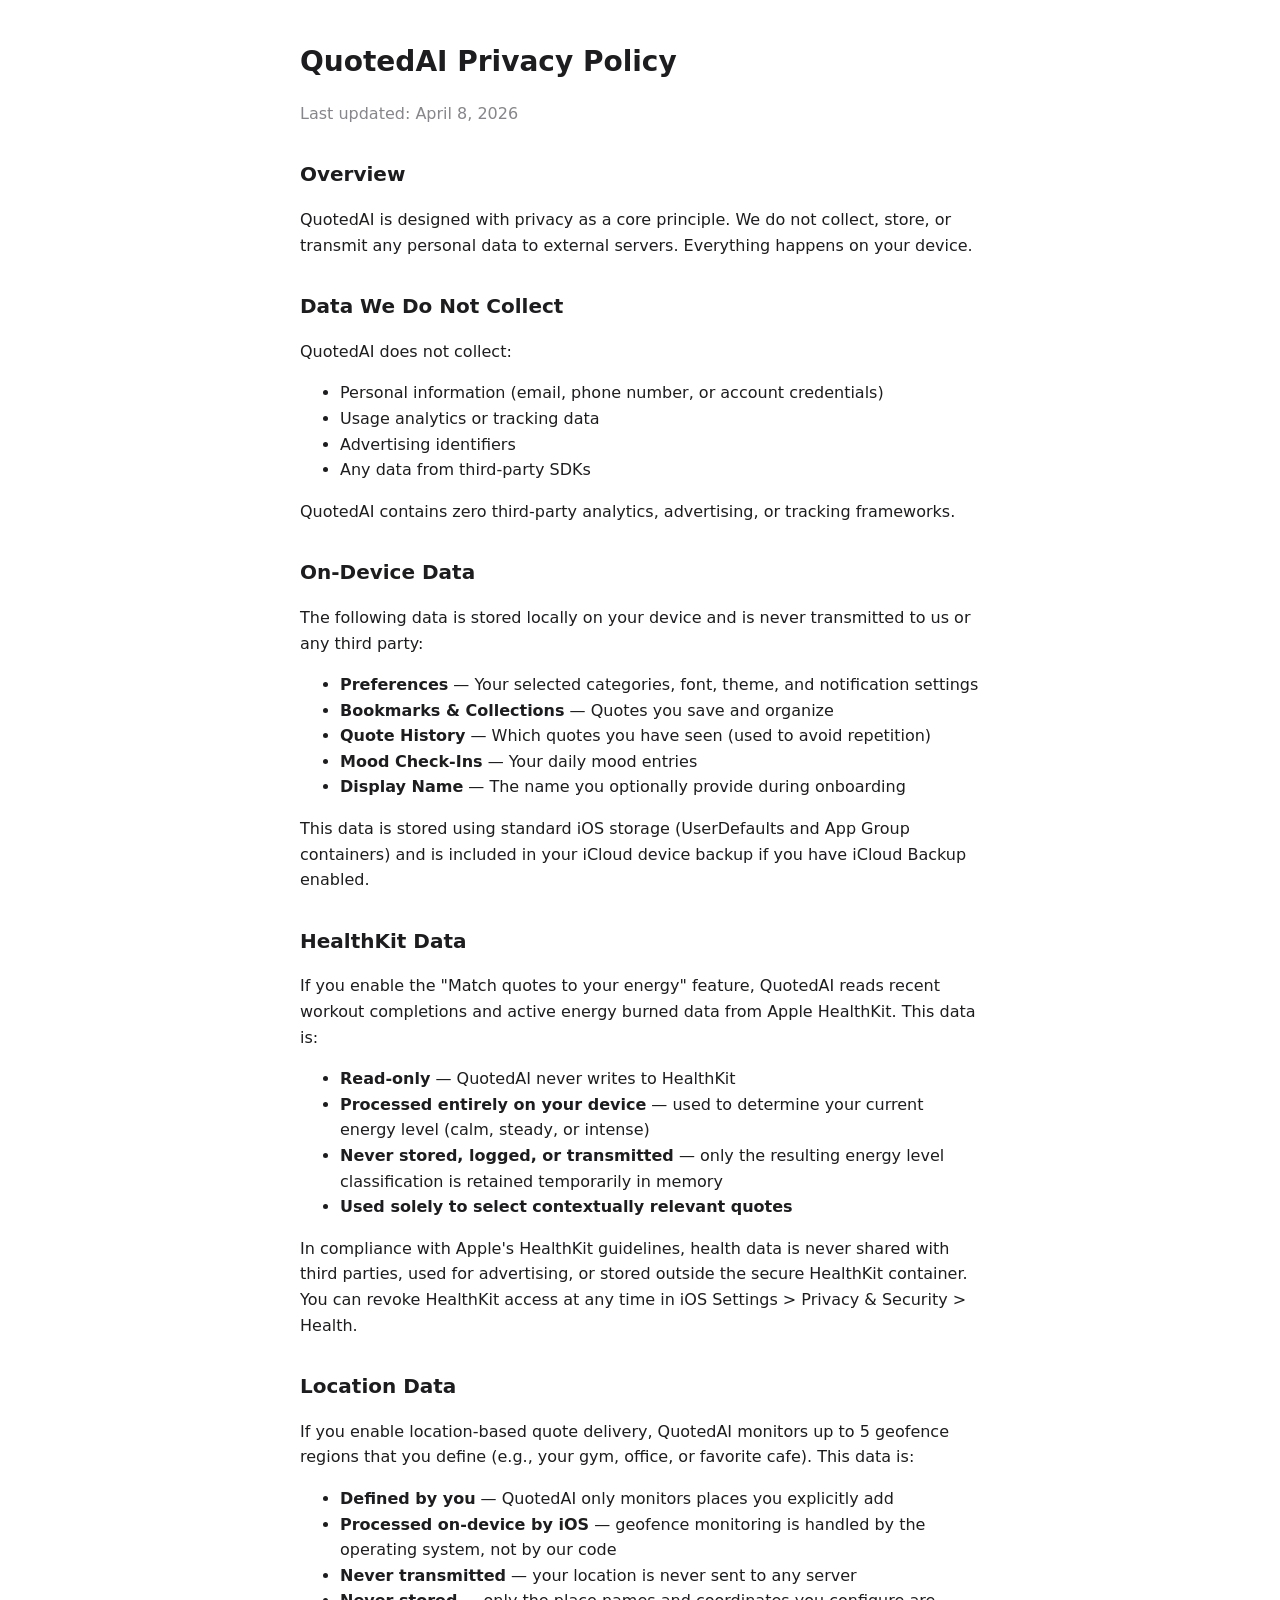
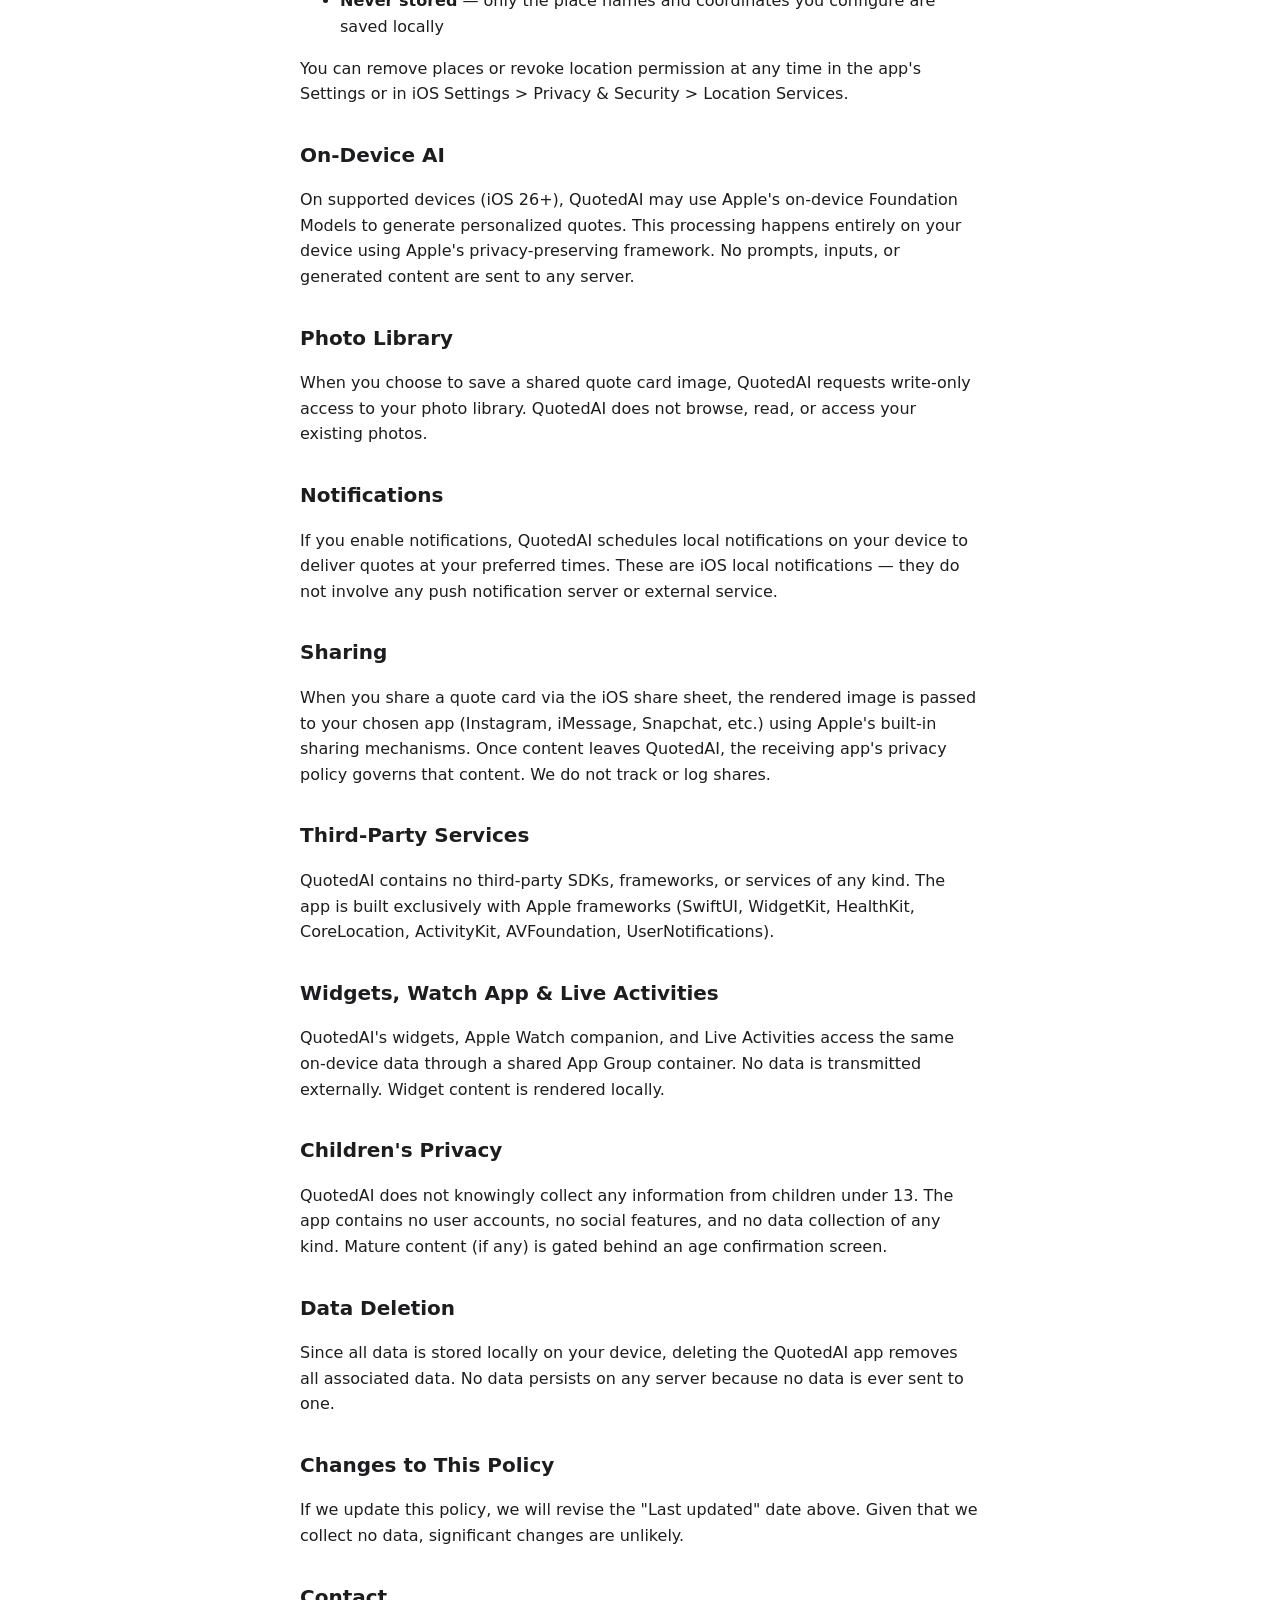
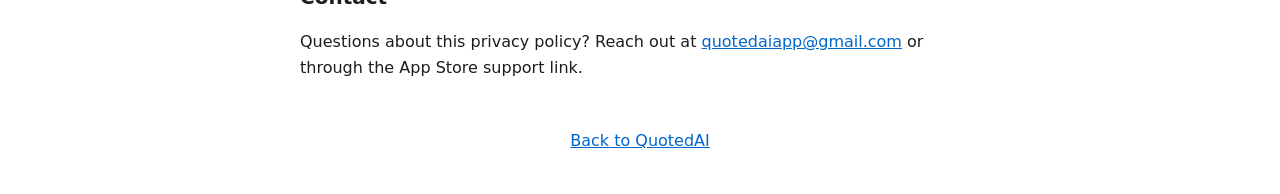
==== privacy-policy.html @ 4f7f95d6 "Initial site: landing page, privacy policy, terms of service, support" ====
<!DOCTYPE html>
<html lang="en">
<head>
    <meta charset="UTF-8">
    <meta name="viewport" content="width=device-width, initial-scale=1.0">
    <title>QuotedAI - Privacy Policy</title>
    <style>
        body { font-family: -apple-system, system-ui, sans-serif; max-width: 680px; margin: 40px auto; padding: 0 20px; color: #1d1d1f; line-height: 1.6; }
        h1 { font-size: 28px; margin-bottom: 8px; }
        h2 { font-size: 20px; margin-top: 32px; }
        .date { color: #86868b; margin-bottom: 32px; }
        a { color: #0066cc; }
    </style>
</head>
<body>
    <h1>QuotedAI Privacy Policy</h1>
    <p class="date">Last updated: April 8, 2026</p>

    <h2>Overview</h2>
    <p>QuotedAI is designed with privacy as a core principle. We do not collect, store, or transmit any personal data to external servers. Everything happens on your device.</p>

    <h2>Data We Do Not Collect</h2>
    <p>QuotedAI does not collect:</p>
    <ul>
        <li>Personal information (email, phone number, or account credentials)</li>
        <li>Usage analytics or tracking data</li>
        <li>Advertising identifiers</li>
        <li>Any data from third-party SDKs</li>
    </ul>
    <p>QuotedAI contains zero third-party analytics, advertising, or tracking frameworks.</p>

    <h2>On-Device Data</h2>
    <p>The following data is stored locally on your device and is never transmitted to us or any third party:</p>
    <ul>
        <li><strong>Preferences</strong> — Your selected categories, font, theme, and notification settings</li>
        <li><strong>Bookmarks &amp; Collections</strong> — Quotes you save and organize</li>
        <li><strong>Quote History</strong> — Which quotes you have seen (used to avoid repetition)</li>
        <li><strong>Mood Check-Ins</strong> — Your daily mood entries</li>
        <li><strong>Display Name</strong> — The name you optionally provide during onboarding</li>
    </ul>
    <p>This data is stored using standard iOS storage (UserDefaults and App Group containers) and is included in your iCloud device backup if you have iCloud Backup enabled.</p>

    <h2>HealthKit Data</h2>
    <p>If you enable the "Match quotes to your energy" feature, QuotedAI reads recent workout completions and active energy burned data from Apple HealthKit. This data is:</p>
    <ul>
        <li><strong>Read-only</strong> — QuotedAI never writes to HealthKit</li>
        <li><strong>Processed entirely on your device</strong> — used to determine your current energy level (calm, steady, or intense)</li>
        <li><strong>Never stored, logged, or transmitted</strong> — only the resulting energy level classification is retained temporarily in memory</li>
        <li><strong>Used solely to select contextually relevant quotes</strong></li>
    </ul>
    <p>In compliance with Apple's HealthKit guidelines, health data is never shared with third parties, used for advertising, or stored outside the secure HealthKit container. You can revoke HealthKit access at any time in iOS Settings &gt; Privacy &amp; Security &gt; Health.</p>

    <h2>Location Data</h2>
    <p>If you enable location-based quote delivery, QuotedAI monitors up to 5 geofence regions that you define (e.g., your gym, office, or favorite cafe). This data is:</p>
    <ul>
        <li><strong>Defined by you</strong> — QuotedAI only monitors places you explicitly add</li>
        <li><strong>Processed on-device by iOS</strong> — geofence monitoring is handled by the operating system, not by our code</li>
        <li><strong>Never transmitted</strong> — your location is never sent to any server</li>
        <li><strong>Never stored</strong> — only the place names and coordinates you configure are saved locally</li>
    </ul>
    <p>You can remove places or revoke location permission at any time in the app's Settings or in iOS Settings &gt; Privacy &amp; Security &gt; Location Services.</p>

    <h2>On-Device AI</h2>
    <p>On supported devices (iOS 26+), QuotedAI may use Apple's on-device Foundation Models to generate personalized quotes. This processing happens entirely on your device using Apple's privacy-preserving framework. No prompts, inputs, or generated content are sent to any server.</p>

    <h2>Photo Library</h2>
    <p>When you choose to save a shared quote card image, QuotedAI requests write-only access to your photo library. QuotedAI does not browse, read, or access your existing photos.</p>

    <h2>Notifications</h2>
    <p>If you enable notifications, QuotedAI schedules local notifications on your device to deliver quotes at your preferred times. These are iOS local notifications — they do not involve any push notification server or external service.</p>

    <h2>Sharing</h2>
    <p>When you share a quote card via the iOS share sheet, the rendered image is passed to your chosen app (Instagram, iMessage, Snapchat, etc.) using Apple's built-in sharing mechanisms. Once content leaves QuotedAI, the receiving app's privacy policy governs that content. We do not track or log shares.</p>

    <h2>Third-Party Services</h2>
    <p>QuotedAI contains no third-party SDKs, frameworks, or services of any kind. The app is built exclusively with Apple frameworks (SwiftUI, WidgetKit, HealthKit, CoreLocation, ActivityKit, AVFoundation, UserNotifications).</p>

    <h2>Widgets, Watch App &amp; Live Activities</h2>
    <p>QuotedAI's widgets, Apple Watch companion, and Live Activities access the same on-device data through a shared App Group container. No data is transmitted externally. Widget content is rendered locally.</p>

    <h2>Children's Privacy</h2>
    <p>QuotedAI does not knowingly collect any information from children under 13. The app contains no user accounts, no social features, and no data collection of any kind. Mature content (if any) is gated behind an age confirmation screen.</p>

    <h2>Data Deletion</h2>
    <p>Since all data is stored locally on your device, deleting the QuotedAI app removes all associated data. No data persists on any server because no data is ever sent to one.</p>

    <h2>Changes to This Policy</h2>
    <p>If we update this policy, we will revise the "Last updated" date above. Given that we collect no data, significant changes are unlikely.</p>

    <h2>Contact</h2>
    <p>Questions about this privacy policy? Reach out at <a href="mailto:quotedaiapp@gmail.com">quotedaiapp@gmail.com</a> or through the App Store support link.</p>

    <p style="margin-top: 48px; text-align: center;"><a href="index.html">Back to QuotedAI</a></p>
</body>
</html>
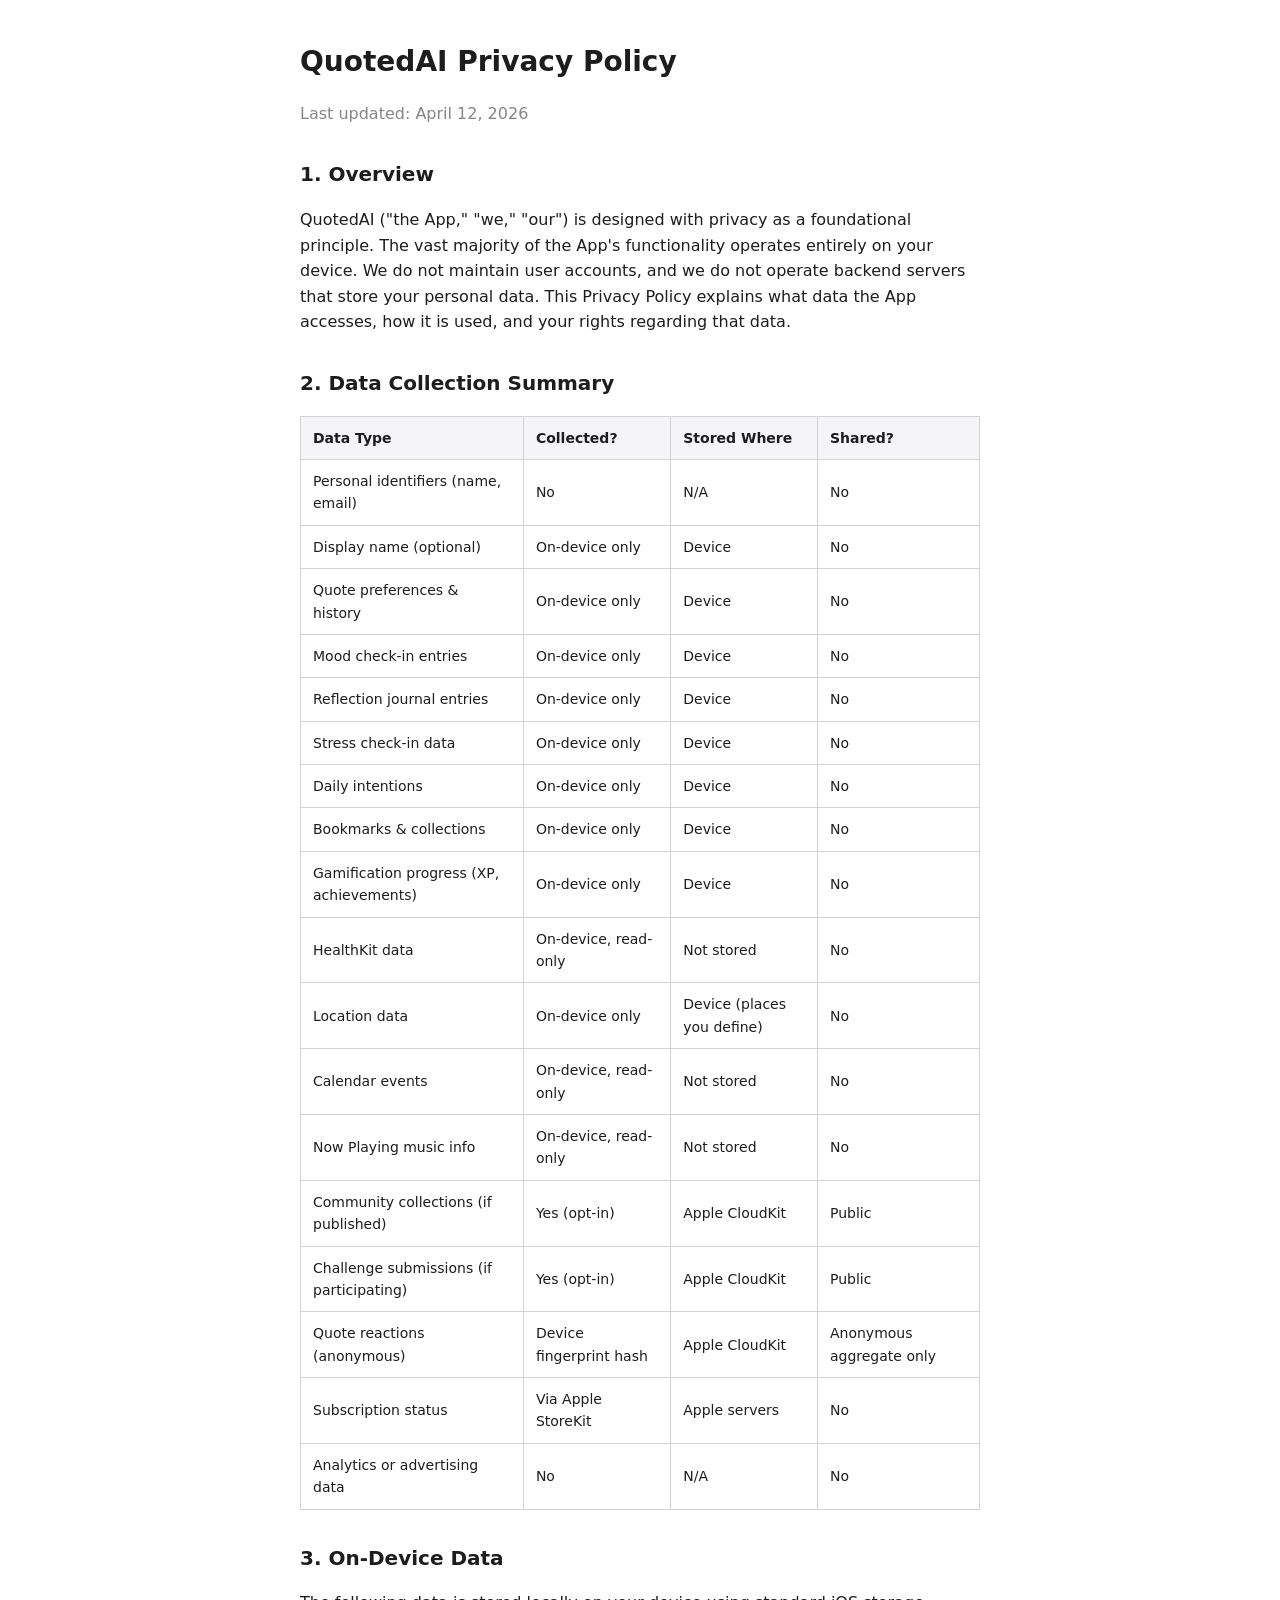
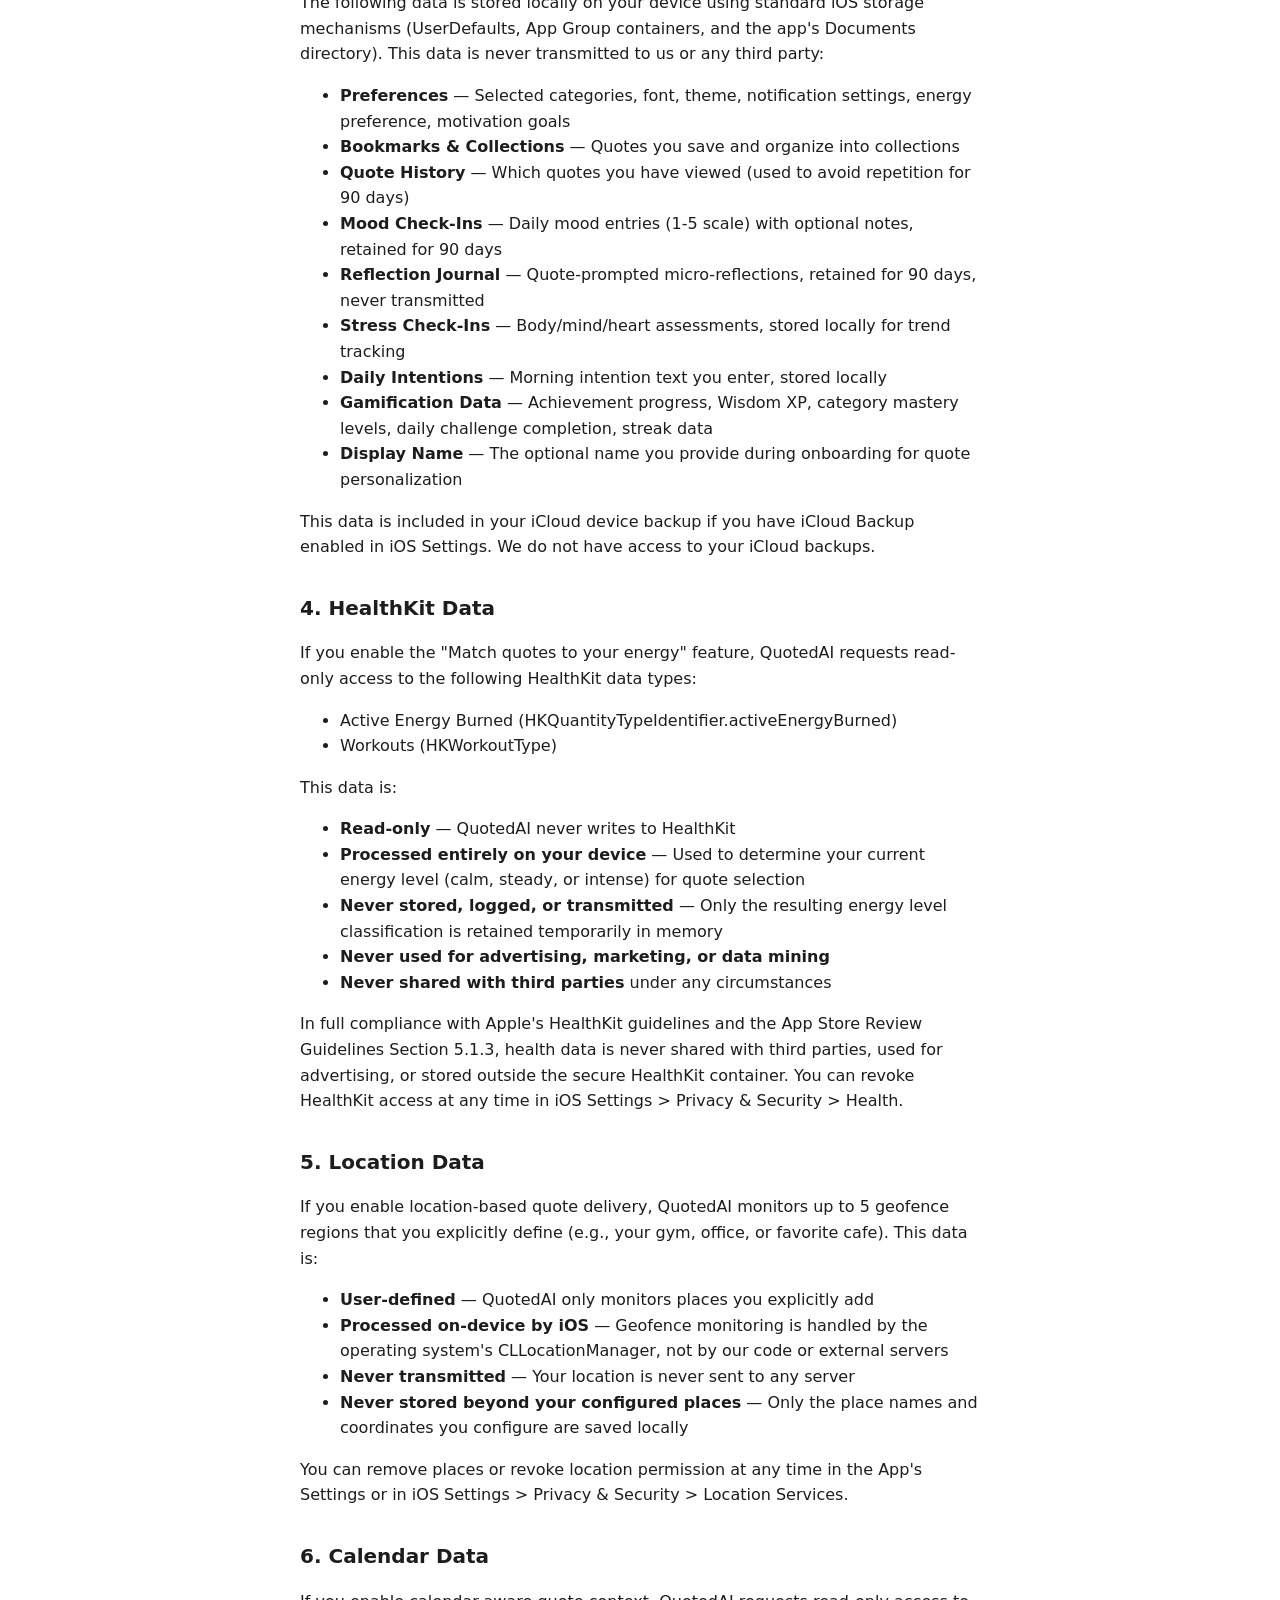
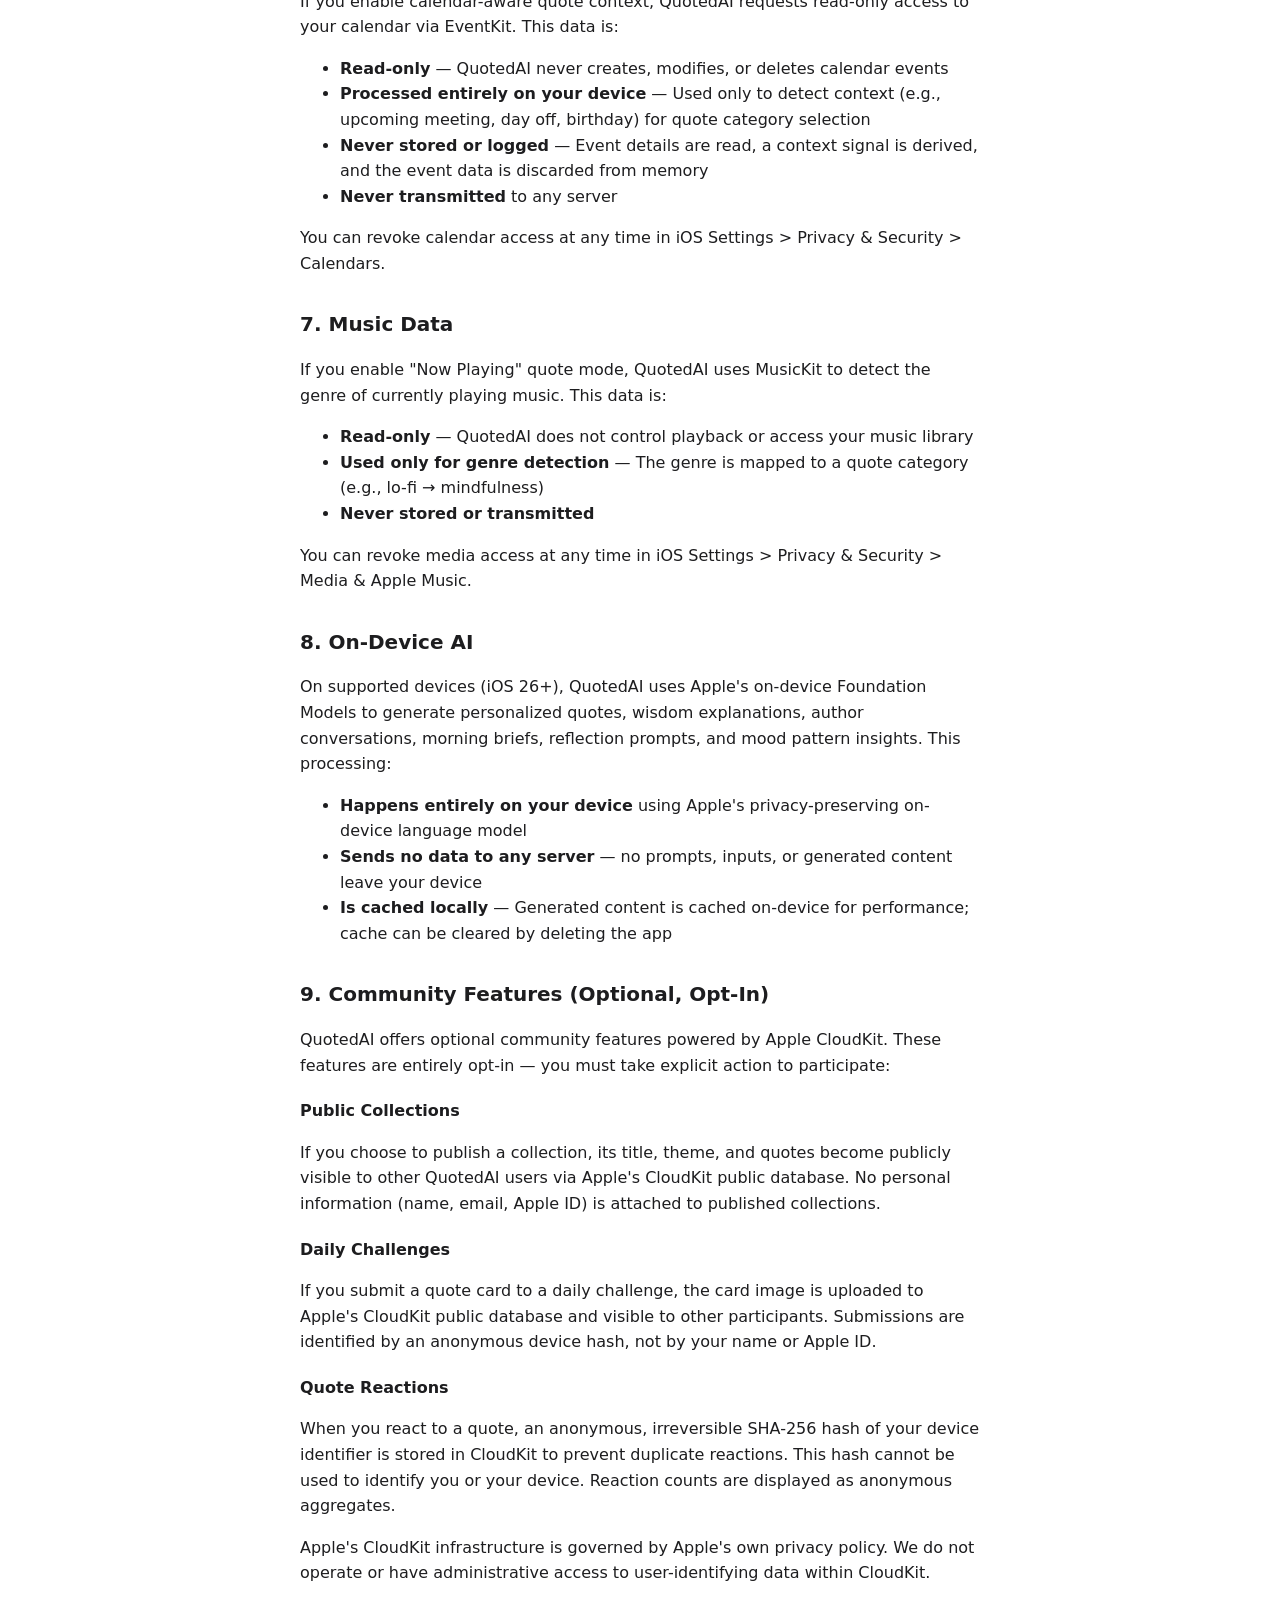
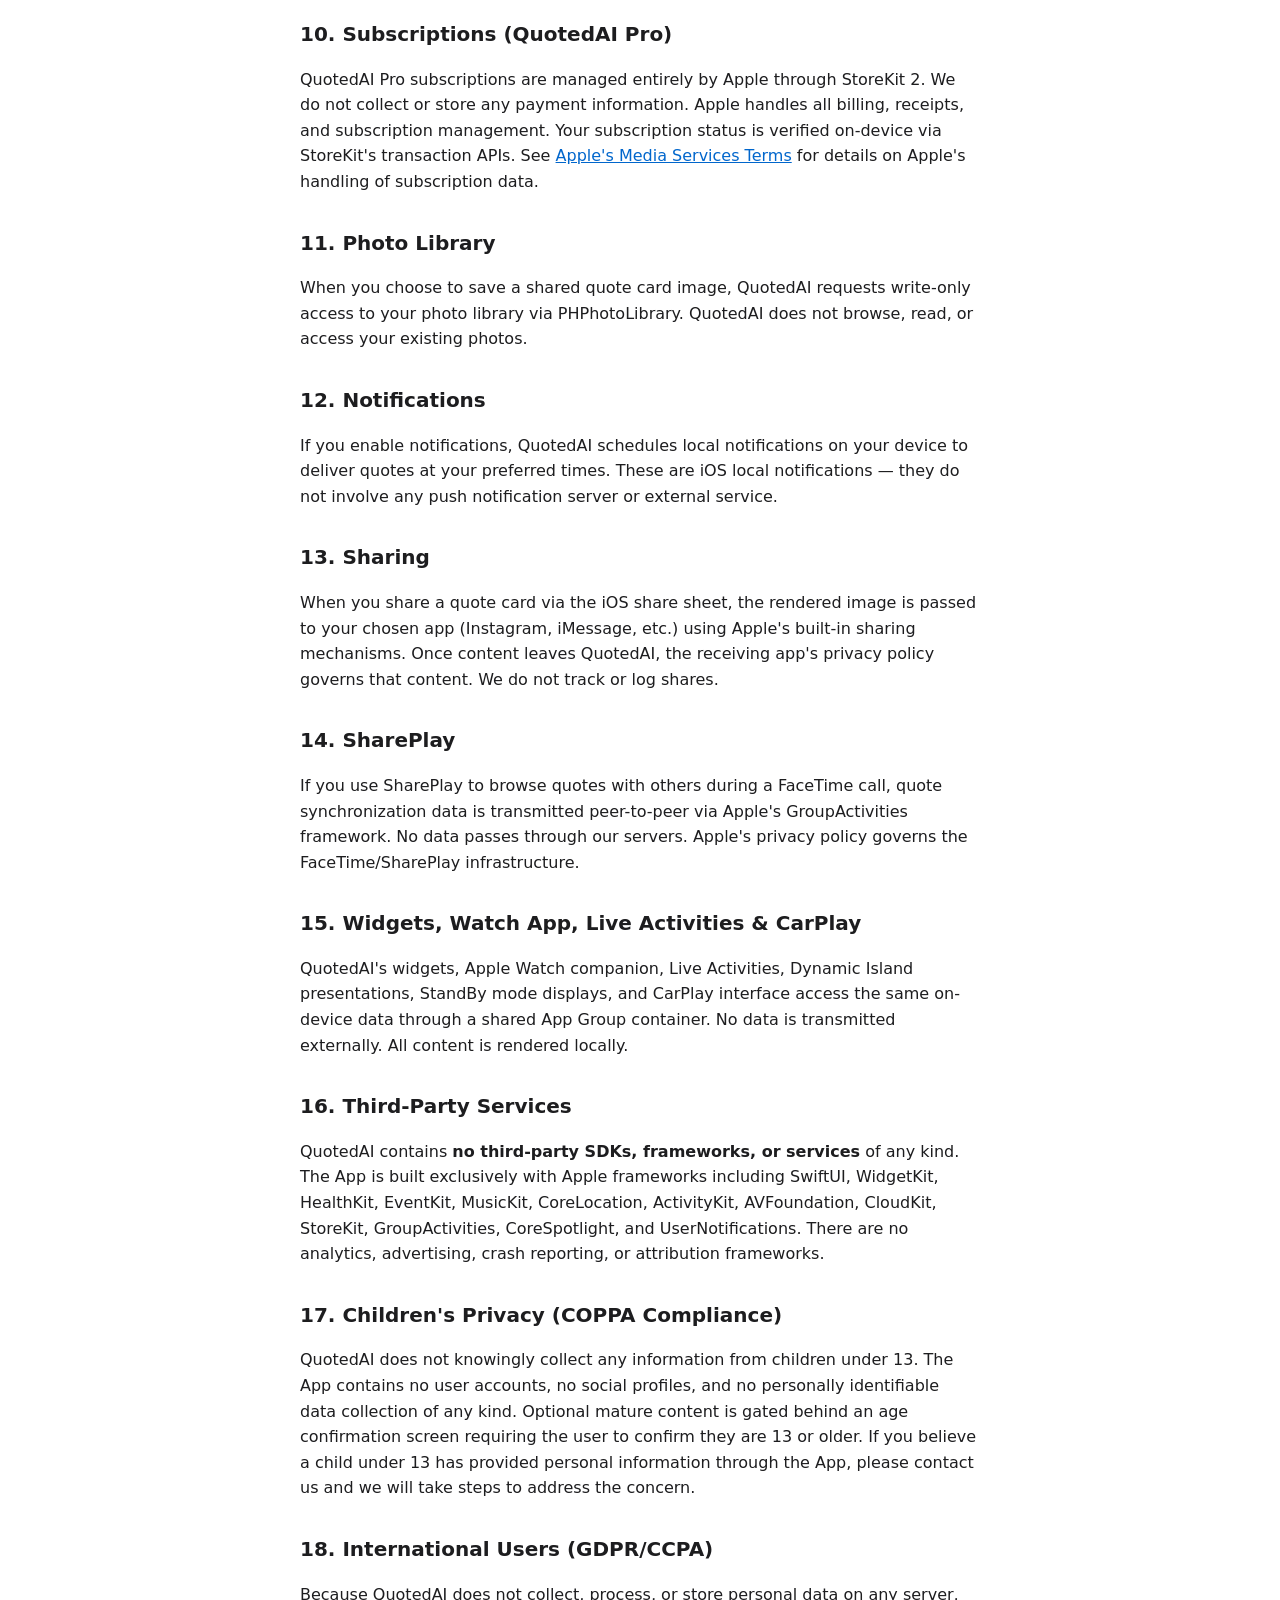
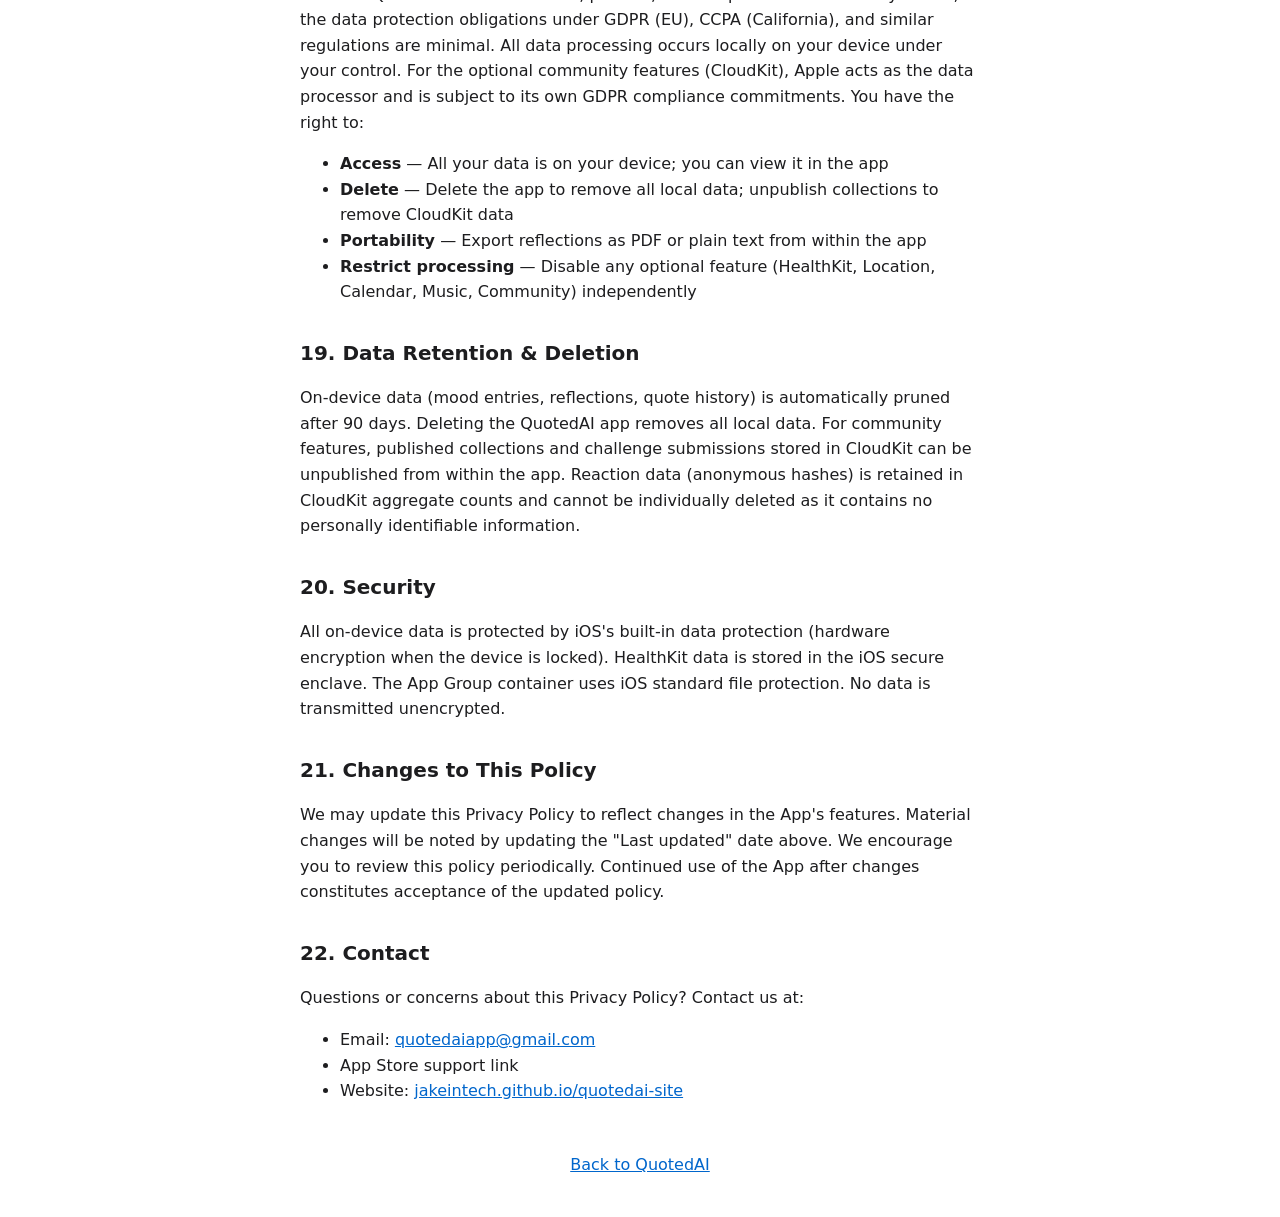
==== commit 5cfb8a65: "update: exhaustive Privacy Policy and Terms of Service for v3.0.0 Comprehensive Apple-compliant lega" ====
--- a/privacy-policy.html
+++ b/privacy-policy.html
@@ -8,87 +8,171 @@
         body { font-family: -apple-system, system-ui, sans-serif; max-width: 680px; margin: 40px auto; padding: 0 20px; color: #1d1d1f; line-height: 1.6; }
         h1 { font-size: 28px; margin-bottom: 8px; }
         h2 { font-size: 20px; margin-top: 32px; }
+        h3 { font-size: 16px; margin-top: 20px; }
         .date { color: #86868b; margin-bottom: 32px; }
         a { color: #0066cc; }
+        table { width: 100%; border-collapse: collapse; margin: 16px 0; }
+        th, td { border: 1px solid #d2d2d7; padding: 10px 12px; text-align: left; font-size: 14px; }
+        th { background: #f5f5f7; font-weight: 600; }
     </style>
 </head>
 <body>
     <h1>QuotedAI Privacy Policy</h1>
-    <p class="date">Last updated: April 8, 2026</p>
+    <p class="date">Last updated: April 12, 2026</p>
 
-    <h2>Overview</h2>
-    <p>QuotedAI is designed with privacy as a core principle. We do not collect, store, or transmit any personal data to external servers. Everything happens on your device.</p>
+    <h2>1. Overview</h2>
+    <p>QuotedAI ("the App," "we," "our") is designed with privacy as a foundational principle. The vast majority of the App's functionality operates entirely on your device. We do not maintain user accounts, and we do not operate backend servers that store your personal data. This Privacy Policy explains what data the App accesses, how it is used, and your rights regarding that data.</p>
 
-    <h2>Data We Do Not Collect</h2>
-    <p>QuotedAI does not collect:</p>
+    <h2>2. Data Collection Summary</h2>
+    <table>
+        <tr><th>Data Type</th><th>Collected?</th><th>Stored Where</th><th>Shared?</th></tr>
+        <tr><td>Personal identifiers (name, email)</td><td>No</td><td>N/A</td><td>No</td></tr>
+        <tr><td>Display name (optional)</td><td>On-device only</td><td>Device</td><td>No</td></tr>
+        <tr><td>Quote preferences & history</td><td>On-device only</td><td>Device</td><td>No</td></tr>
+        <tr><td>Mood check-in entries</td><td>On-device only</td><td>Device</td><td>No</td></tr>
+        <tr><td>Reflection journal entries</td><td>On-device only</td><td>Device</td><td>No</td></tr>
+        <tr><td>Stress check-in data</td><td>On-device only</td><td>Device</td><td>No</td></tr>
+        <tr><td>Daily intentions</td><td>On-device only</td><td>Device</td><td>No</td></tr>
+        <tr><td>Bookmarks & collections</td><td>On-device only</td><td>Device</td><td>No</td></tr>
+        <tr><td>Gamification progress (XP, achievements)</td><td>On-device only</td><td>Device</td><td>No</td></tr>
+        <tr><td>HealthKit data</td><td>On-device, read-only</td><td>Not stored</td><td>No</td></tr>
+        <tr><td>Location data</td><td>On-device only</td><td>Device (places you define)</td><td>No</td></tr>
+        <tr><td>Calendar events</td><td>On-device, read-only</td><td>Not stored</td><td>No</td></tr>
+        <tr><td>Now Playing music info</td><td>On-device, read-only</td><td>Not stored</td><td>No</td></tr>
+        <tr><td>Community collections (if published)</td><td>Yes (opt-in)</td><td>Apple CloudKit</td><td>Public</td></tr>
+        <tr><td>Challenge submissions (if participating)</td><td>Yes (opt-in)</td><td>Apple CloudKit</td><td>Public</td></tr>
+        <tr><td>Quote reactions (anonymous)</td><td>Device fingerprint hash</td><td>Apple CloudKit</td><td>Anonymous aggregate only</td></tr>
+        <tr><td>Subscription status</td><td>Via Apple StoreKit</td><td>Apple servers</td><td>No</td></tr>
+        <tr><td>Analytics or advertising data</td><td>No</td><td>N/A</td><td>No</td></tr>
+    </table>
+
+    <h2>3. On-Device Data</h2>
+    <p>The following data is stored locally on your device using standard iOS storage mechanisms (UserDefaults, App Group containers, and the app's Documents directory). This data is never transmitted to us or any third party:</p>
     <ul>
-        <li>Personal information (email, phone number, or account credentials)</li>
-        <li>Usage analytics or tracking data</li>
-        <li>Advertising identifiers</li>
-        <li>Any data from third-party SDKs</li>
+        <li><strong>Preferences</strong> — Selected categories, font, theme, notification settings, energy preference, motivation goals</li>
+        <li><strong>Bookmarks &amp; Collections</strong> — Quotes you save and organize into collections</li>
+        <li><strong>Quote History</strong> — Which quotes you have viewed (used to avoid repetition for 90 days)</li>
+        <li><strong>Mood Check-Ins</strong> — Daily mood entries (1-5 scale) with optional notes, retained for 90 days</li>
+        <li><strong>Reflection Journal</strong> — Quote-prompted micro-reflections, retained for 90 days, never transmitted</li>
+        <li><strong>Stress Check-Ins</strong> — Body/mind/heart assessments, stored locally for trend tracking</li>
+        <li><strong>Daily Intentions</strong> — Morning intention text you enter, stored locally</li>
+        <li><strong>Gamification Data</strong> — Achievement progress, Wisdom XP, category mastery levels, daily challenge completion, streak data</li>
+        <li><strong>Display Name</strong> — The optional name you provide during onboarding for quote personalization</li>
     </ul>
-    <p>QuotedAI contains zero third-party analytics, advertising, or tracking frameworks.</p>
+    <p>This data is included in your iCloud device backup if you have iCloud Backup enabled in iOS Settings. We do not have access to your iCloud backups.</p>
 
-    <h2>On-Device Data</h2>
-    <p>The following data is stored locally on your device and is never transmitted to us or any third party:</p>
+    <h2>4. HealthKit Data</h2>
+    <p>If you enable the "Match quotes to your energy" feature, QuotedAI requests read-only access to the following HealthKit data types:</p>
     <ul>
-        <li><strong>Preferences</strong> — Your selected categories, font, theme, and notification settings</li>
-        <li><strong>Bookmarks &amp; Collections</strong> — Quotes you save and organize</li>
-        <li><strong>Quote History</strong> — Which quotes you have seen (used to avoid repetition)</li>
-        <li><strong>Mood Check-Ins</strong> — Your daily mood entries</li>
-        <li><strong>Display Name</strong> — The name you optionally provide during onboarding</li>
+        <li>Active Energy Burned (HKQuantityTypeIdentifier.activeEnergyBurned)</li>
+        <li>Workouts (HKWorkoutType)</li>
     </ul>
-    <p>This data is stored using standard iOS storage (UserDefaults and App Group containers) and is included in your iCloud device backup if you have iCloud Backup enabled.</p>
-
-    <h2>HealthKit Data</h2>
-    <p>If you enable the "Match quotes to your energy" feature, QuotedAI reads recent workout completions and active energy burned data from Apple HealthKit. This data is:</p>
+    <p>This data is:</p>
     <ul>
         <li><strong>Read-only</strong> — QuotedAI never writes to HealthKit</li>
-        <li><strong>Processed entirely on your device</strong> — used to determine your current energy level (calm, steady, or intense)</li>
-        <li><strong>Never stored, logged, or transmitted</strong> — only the resulting energy level classification is retained temporarily in memory</li>
-        <li><strong>Used solely to select contextually relevant quotes</strong></li>
+        <li><strong>Processed entirely on your device</strong> — Used to determine your current energy level (calm, steady, or intense) for quote selection</li>
+        <li><strong>Never stored, logged, or transmitted</strong> — Only the resulting energy level classification is retained temporarily in memory</li>
+        <li><strong>Never used for advertising, marketing, or data mining</strong></li>
+        <li><strong>Never shared with third parties</strong> under any circumstances</li>
     </ul>
-    <p>In compliance with Apple's HealthKit guidelines, health data is never shared with third parties, used for advertising, or stored outside the secure HealthKit container. You can revoke HealthKit access at any time in iOS Settings &gt; Privacy &amp; Security &gt; Health.</p>
+    <p>In full compliance with Apple's HealthKit guidelines and the App Store Review Guidelines Section 5.1.3, health data is never shared with third parties, used for advertising, or stored outside the secure HealthKit container. You can revoke HealthKit access at any time in iOS Settings &gt; Privacy &amp; Security &gt; Health.</p>
 
-    <h2>Location Data</h2>
-    <p>If you enable location-based quote delivery, QuotedAI monitors up to 5 geofence regions that you define (e.g., your gym, office, or favorite cafe). This data is:</p>
+    <h2>5. Location Data</h2>
+    <p>If you enable location-based quote delivery, QuotedAI monitors up to 5 geofence regions that you explicitly define (e.g., your gym, office, or favorite cafe). This data is:</p>
     <ul>
-        <li><strong>Defined by you</strong> — QuotedAI only monitors places you explicitly add</li>
-        <li><strong>Processed on-device by iOS</strong> — geofence monitoring is handled by the operating system, not by our code</li>
-        <li><strong>Never transmitted</strong> — your location is never sent to any server</li>
-        <li><strong>Never stored</strong> — only the place names and coordinates you configure are saved locally</li>
+        <li><strong>User-defined</strong> — QuotedAI only monitors places you explicitly add</li>
+        <li><strong>Processed on-device by iOS</strong> — Geofence monitoring is handled by the operating system's CLLocationManager, not by our code or external servers</li>
+        <li><strong>Never transmitted</strong> — Your location is never sent to any server</li>
+        <li><strong>Never stored beyond your configured places</strong> — Only the place names and coordinates you configure are saved locally</li>
     </ul>
-    <p>You can remove places or revoke location permission at any time in the app's Settings or in iOS Settings &gt; Privacy &amp; Security &gt; Location Services.</p>
+    <p>You can remove places or revoke location permission at any time in the App's Settings or in iOS Settings &gt; Privacy &amp; Security &gt; Location Services.</p>
 
-    <h2>On-Device AI</h2>
-    <p>On supported devices (iOS 26+), QuotedAI may use Apple's on-device Foundation Models to generate personalized quotes. This processing happens entirely on your device using Apple's privacy-preserving framework. No prompts, inputs, or generated content are sent to any server.</p>
+    <h2>6. Calendar Data</h2>
+    <p>If you enable calendar-aware quote context, QuotedAI requests read-only access to your calendar via EventKit. This data is:</p>
+    <ul>
+        <li><strong>Read-only</strong> — QuotedAI never creates, modifies, or deletes calendar events</li>
+        <li><strong>Processed entirely on your device</strong> — Used only to detect context (e.g., upcoming meeting, day off, birthday) for quote category selection</li>
+        <li><strong>Never stored or logged</strong> — Event details are read, a context signal is derived, and the event data is discarded from memory</li>
+        <li><strong>Never transmitted</strong> to any server</li>
+    </ul>
+    <p>You can revoke calendar access at any time in iOS Settings &gt; Privacy &amp; Security &gt; Calendars.</p>
 
-    <h2>Photo Library</h2>
-    <p>When you choose to save a shared quote card image, QuotedAI requests write-only access to your photo library. QuotedAI does not browse, read, or access your existing photos.</p>
+    <h2>7. Music Data</h2>
+    <p>If you enable "Now Playing" quote mode, QuotedAI uses MusicKit to detect the genre of currently playing music. This data is:</p>
+    <ul>
+        <li><strong>Read-only</strong> — QuotedAI does not control playback or access your music library</li>
+        <li><strong>Used only for genre detection</strong> — The genre is mapped to a quote category (e.g., lo-fi → mindfulness)</li>
+        <li><strong>Never stored or transmitted</strong></li>
+    </ul>
+    <p>You can revoke media access at any time in iOS Settings &gt; Privacy &amp; Security &gt; Media &amp; Apple Music.</p>
 
-    <h2>Notifications</h2>
+    <h2>8. On-Device AI</h2>
+    <p>On supported devices (iOS 26+), QuotedAI uses Apple's on-device Foundation Models to generate personalized quotes, wisdom explanations, author conversations, morning briefs, reflection prompts, and mood pattern insights. This processing:</p>
+    <ul>
+        <li><strong>Happens entirely on your device</strong> using Apple's privacy-preserving on-device language model</li>
+        <li><strong>Sends no data to any server</strong> — no prompts, inputs, or generated content leave your device</li>
+        <li><strong>Is cached locally</strong> — Generated content is cached on-device for performance; cache can be cleared by deleting the app</li>
+    </ul>
+
+    <h2>9. Community Features (Optional, Opt-In)</h2>
+    <p>QuotedAI offers optional community features powered by Apple CloudKit. These features are entirely opt-in — you must take explicit action to participate:</p>
+    <h3>Public Collections</h3>
+    <p>If you choose to publish a collection, its title, theme, and quotes become publicly visible to other QuotedAI users via Apple's CloudKit public database. No personal information (name, email, Apple ID) is attached to published collections.</p>
+    <h3>Daily Challenges</h3>
+    <p>If you submit a quote card to a daily challenge, the card image is uploaded to Apple's CloudKit public database and visible to other participants. Submissions are identified by an anonymous device hash, not by your name or Apple ID.</p>
+    <h3>Quote Reactions</h3>
+    <p>When you react to a quote, an anonymous, irreversible SHA-256 hash of your device identifier is stored in CloudKit to prevent duplicate reactions. This hash cannot be used to identify you or your device. Reaction counts are displayed as anonymous aggregates.</p>
+    <p>Apple's CloudKit infrastructure is governed by Apple's own privacy policy. We do not operate or have administrative access to user-identifying data within CloudKit.</p>
+
+    <h2>10. Subscriptions (QuotedAI Pro)</h2>
+    <p>QuotedAI Pro subscriptions are managed entirely by Apple through StoreKit 2. We do not collect or store any payment information. Apple handles all billing, receipts, and subscription management. Your subscription status is verified on-device via StoreKit's transaction APIs. See <a href="https://www.apple.com/legal/internet-services/itunes/">Apple's Media Services Terms</a> for details on Apple's handling of subscription data.</p>
+
+    <h2>11. Photo Library</h2>
+    <p>When you choose to save a shared quote card image, QuotedAI requests write-only access to your photo library via PHPhotoLibrary. QuotedAI does not browse, read, or access your existing photos.</p>
+
+    <h2>12. Notifications</h2>
     <p>If you enable notifications, QuotedAI schedules local notifications on your device to deliver quotes at your preferred times. These are iOS local notifications — they do not involve any push notification server or external service.</p>
 
-    <h2>Sharing</h2>
-    <p>When you share a quote card via the iOS share sheet, the rendered image is passed to your chosen app (Instagram, iMessage, Snapchat, etc.) using Apple's built-in sharing mechanisms. Once content leaves QuotedAI, the receiving app's privacy policy governs that content. We do not track or log shares.</p>
+    <h2>13. Sharing</h2>
+    <p>When you share a quote card via the iOS share sheet, the rendered image is passed to your chosen app (Instagram, iMessage, etc.) using Apple's built-in sharing mechanisms. Once content leaves QuotedAI, the receiving app's privacy policy governs that content. We do not track or log shares.</p>
 
-    <h2>Third-Party Services</h2>
-    <p>QuotedAI contains no third-party SDKs, frameworks, or services of any kind. The app is built exclusively with Apple frameworks (SwiftUI, WidgetKit, HealthKit, CoreLocation, ActivityKit, AVFoundation, UserNotifications).</p>
+    <h2>14. SharePlay</h2>
+    <p>If you use SharePlay to browse quotes with others during a FaceTime call, quote synchronization data is transmitted peer-to-peer via Apple's GroupActivities framework. No data passes through our servers. Apple's privacy policy governs the FaceTime/SharePlay infrastructure.</p>
 
-    <h2>Widgets, Watch App &amp; Live Activities</h2>
-    <p>QuotedAI's widgets, Apple Watch companion, and Live Activities access the same on-device data through a shared App Group container. No data is transmitted externally. Widget content is rendered locally.</p>
+    <h2>15. Widgets, Watch App, Live Activities &amp; CarPlay</h2>
+    <p>QuotedAI's widgets, Apple Watch companion, Live Activities, Dynamic Island presentations, StandBy mode displays, and CarPlay interface access the same on-device data through a shared App Group container. No data is transmitted externally. All content is rendered locally.</p>
 
-    <h2>Children's Privacy</h2>
-    <p>QuotedAI does not knowingly collect any information from children under 13. The app contains no user accounts, no social features, and no data collection of any kind. Mature content (if any) is gated behind an age confirmation screen.</p>
+    <h2>16. Third-Party Services</h2>
+    <p>QuotedAI contains <strong>no third-party SDKs, frameworks, or services</strong> of any kind. The App is built exclusively with Apple frameworks including SwiftUI, WidgetKit, HealthKit, EventKit, MusicKit, CoreLocation, ActivityKit, AVFoundation, CloudKit, StoreKit, GroupActivities, CoreSpotlight, and UserNotifications. There are no analytics, advertising, crash reporting, or attribution frameworks.</p>
 
-    <h2>Data Deletion</h2>
-    <p>Since all data is stored locally on your device, deleting the QuotedAI app removes all associated data. No data persists on any server because no data is ever sent to one.</p>
+    <h2>17. Children's Privacy (COPPA Compliance)</h2>
+    <p>QuotedAI does not knowingly collect any information from children under 13. The App contains no user accounts, no social profiles, and no personally identifiable data collection of any kind. Optional mature content is gated behind an age confirmation screen requiring the user to confirm they are 13 or older. If you believe a child under 13 has provided personal information through the App, please contact us and we will take steps to address the concern.</p>
 
-    <h2>Changes to This Policy</h2>
-    <p>If we update this policy, we will revise the "Last updated" date above. Given that we collect no data, significant changes are unlikely.</p>
+    <h2>18. International Users (GDPR/CCPA)</h2>
+    <p>Because QuotedAI does not collect, process, or store personal data on any server, the data protection obligations under GDPR (EU), CCPA (California), and similar regulations are minimal. All data processing occurs locally on your device under your control. For the optional community features (CloudKit), Apple acts as the data processor and is subject to its own GDPR compliance commitments. You have the right to:</p>
+    <ul>
+        <li><strong>Access</strong> — All your data is on your device; you can view it in the app</li>
+        <li><strong>Delete</strong> — Delete the app to remove all local data; unpublish collections to remove CloudKit data</li>
+        <li><strong>Portability</strong> — Export reflections as PDF or plain text from within the app</li>
+        <li><strong>Restrict processing</strong> — Disable any optional feature (HealthKit, Location, Calendar, Music, Community) independently</li>
+    </ul>
 
-    <h2>Contact</h2>
-    <p>Questions about this privacy policy? Reach out at <a href="mailto:quotedaiapp@gmail.com">quotedaiapp@gmail.com</a> or through the App Store support link.</p>
+    <h2>19. Data Retention &amp; Deletion</h2>
+    <p>On-device data (mood entries, reflections, quote history) is automatically pruned after 90 days. Deleting the QuotedAI app removes all local data. For community features, published collections and challenge submissions stored in CloudKit can be unpublished from within the app. Reaction data (anonymous hashes) is retained in CloudKit aggregate counts and cannot be individually deleted as it contains no personally identifiable information.</p>
+
+    <h2>20. Security</h2>
+    <p>All on-device data is protected by iOS's built-in data protection (hardware encryption when the device is locked). HealthKit data is stored in the iOS secure enclave. The App Group container uses iOS standard file protection. No data is transmitted unencrypted.</p>
+
+    <h2>21. Changes to This Policy</h2>
+    <p>We may update this Privacy Policy to reflect changes in the App's features. Material changes will be noted by updating the "Last updated" date above. We encourage you to review this policy periodically. Continued use of the App after changes constitutes acceptance of the updated policy.</p>
+
+    <h2>22. Contact</h2>
+    <p>Questions or concerns about this Privacy Policy? Contact us at:</p>
+    <ul>
+        <li>Email: <a href="mailto:quotedaiapp@gmail.com">quotedaiapp@gmail.com</a></li>
+        <li>App Store support link</li>
+        <li>Website: <a href="https://jakeintech.github.io/quotedai-site/">jakeintech.github.io/quotedai-site</a></li>
+    </ul>
 
     <p style="margin-top: 48px; text-align: center;"><a href="index.html">Back to QuotedAI</a></p>
 </body>
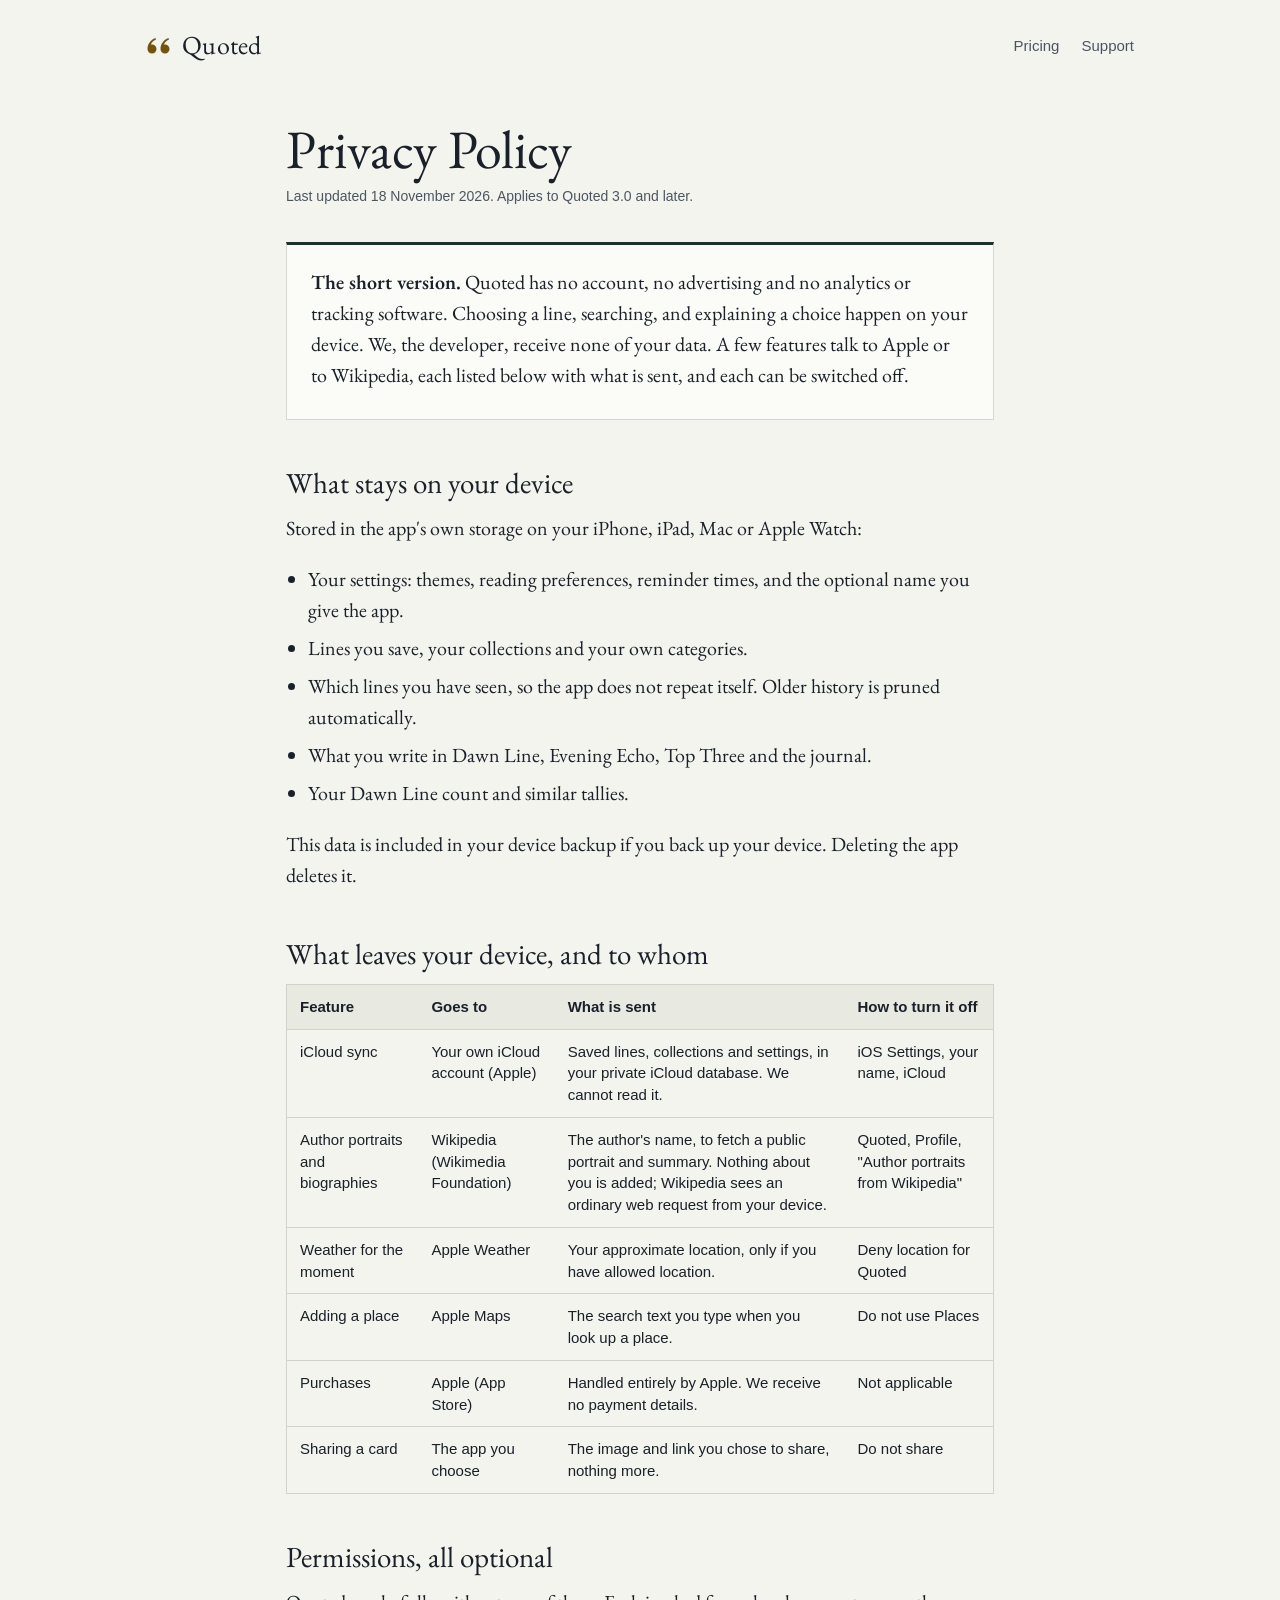
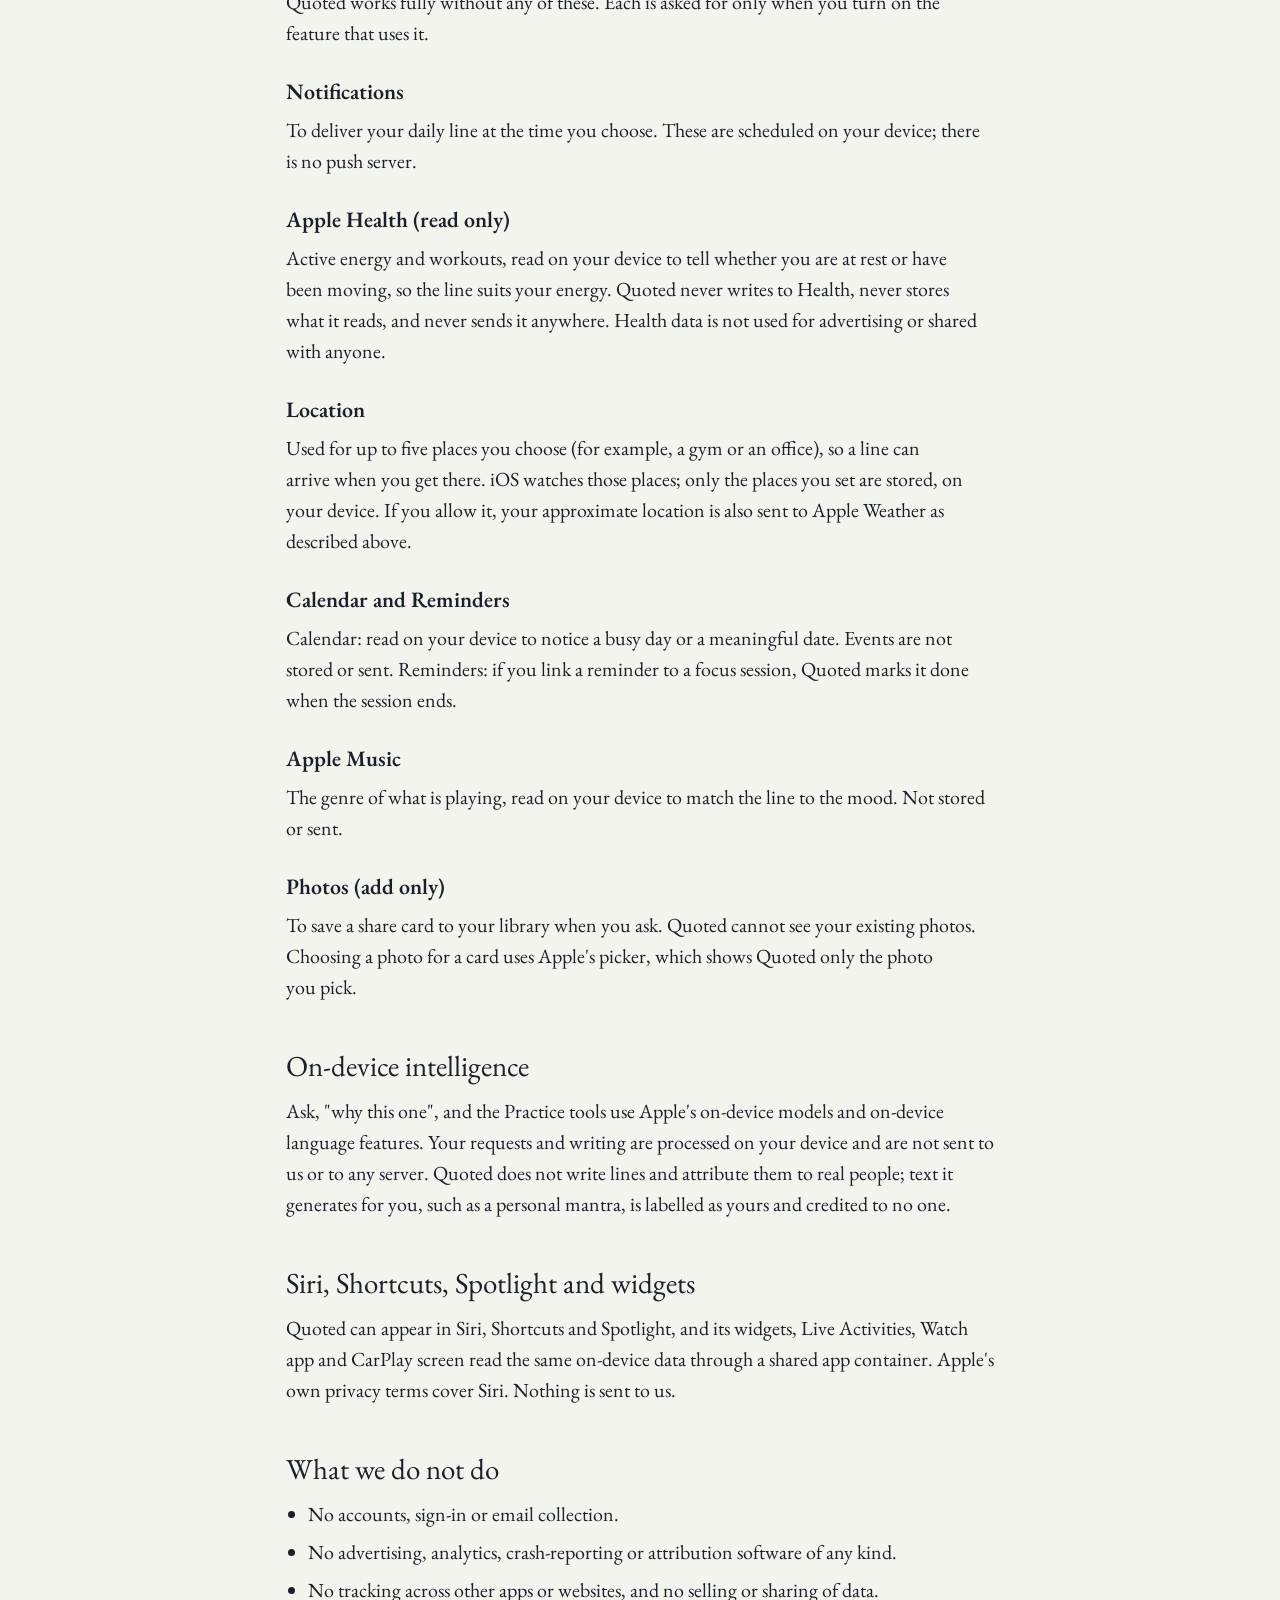
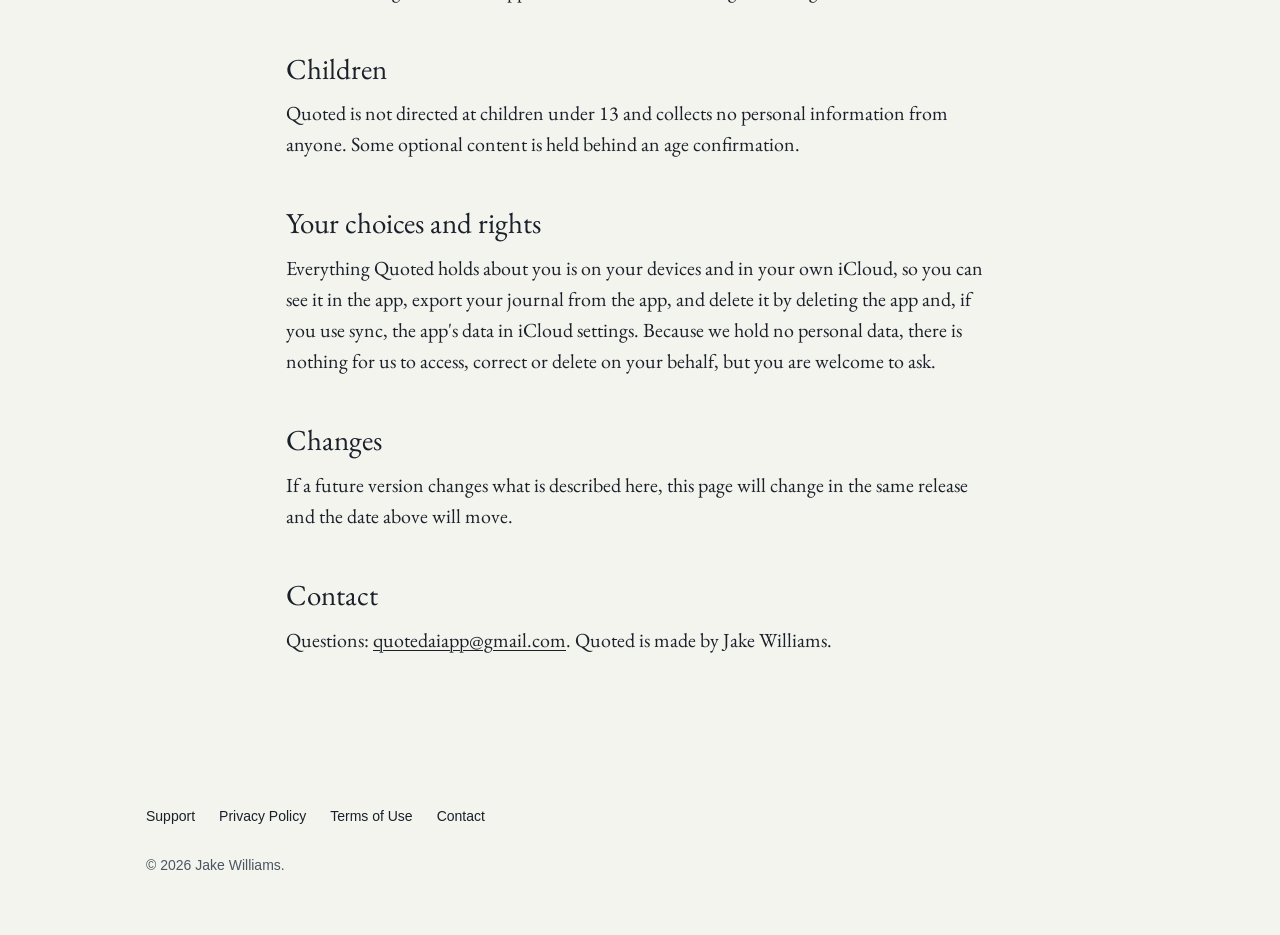
==== commit 87da1f1a: "Rewrite privacy, terms and support for Quoted 3.0 Every outside service is now named with what is se" ====
--- a/privacy-policy.html
+++ b/privacy-policy.html
@@ -1,179 +1,105 @@
 <!DOCTYPE html>
 <html lang="en">
 <head>
-    <meta charset="UTF-8">
-    <meta name="viewport" content="width=device-width, initial-scale=1.0">
-    <title>QuotedAI - Privacy Policy</title>
-    <style>
-        body { font-family: -apple-system, system-ui, sans-serif; max-width: 680px; margin: 40px auto; padding: 0 20px; color: #1d1d1f; line-height: 1.6; }
-        h1 { font-size: 28px; margin-bottom: 8px; }
-        h2 { font-size: 20px; margin-top: 32px; }
-        h3 { font-size: 16px; margin-top: 20px; }
-        .date { color: #86868b; margin-bottom: 32px; }
-        a { color: #0066cc; }
-        table { width: 100%; border-collapse: collapse; margin: 16px 0; }
-        th, td { border: 1px solid #d2d2d7; padding: 10px 12px; text-align: left; font-size: 14px; }
-        th { background: #f5f5f7; font-weight: 600; }
-    </style>
+<meta charset="UTF-8">
+<meta name="viewport" content="width=device-width, initial-scale=1">
+<title>Privacy Policy · Quoted</title>
+<meta name="description" content="What Quoted keeps on your device, what it sends and to whom, and how to switch each part off.">
+<meta name="theme-color" content="#1C332E">
+<link rel="canonical" href="https://jakeintech.github.io/quotedai-site/privacy-policy.html">
+<link rel="icon" type="image/svg+xml" href="assets/img/mark.svg">
+<link rel="preload" href="assets/fonts/eb-garamond-normal.woff2" as="font" type="font/woff2" crossorigin>
+<link rel="stylesheet" href="assets/site.css">
 </head>
 <body>
-    <h1>QuotedAI Privacy Policy</h1>
-    <p class="date">Last updated: April 12, 2026</p>
+<a class="skip" href="#main">Skip to content</a>
+<div class="on-paper">
+<header class="wrap site-head">
+  <a class="brand" href="./" aria-label="Quoted home">
+    <svg viewBox="0 0 26 18" aria-hidden="true"><path fill="#725411" d="M9.5 1C4.5 3 1.5 7 1.5 12a4.5 4.5 0 1 0 4.5-4.5c-.4 0-.8.05-1.1.14C5.600 5.300 7.300 3.600 10 2.400ZM22.500 1c-5 2-8 6-8 11a4.500 4.500 0 1 0 4.500-4.500c-.4 0-.8.05-1.100.14.7-2.340 2.400-4.040 5.100-5.240Z"/></svg>
+    Quoted
+  </a>
+  <nav class="site-nav" aria-label="Site"><a href="./#pricing">Pricing</a><a href="support.html">Support</a></nav>
+</header>
 
-    <h2>1. Overview</h2>
-    <p>QuotedAI ("the App," "we," "our") is designed with privacy as a foundational principle. The vast majority of the App's functionality operates entirely on your device. We do not maintain user accounts, and we do not operate backend servers that store your personal data. This Privacy Policy explains what data the App accesses, how it is used, and your rights regarding that data.</p>
+<main id="main" class="doc">
+  <h1>Privacy Policy</h1>
+  <p class="updated">Last updated 18 November 2026. Applies to Quoted 3.0 and later.</p>
 
-    <h2>2. Data Collection Summary</h2>
-    <table>
-        <tr><th>Data Type</th><th>Collected?</th><th>Stored Where</th><th>Shared?</th></tr>
-        <tr><td>Personal identifiers (name, email)</td><td>No</td><td>N/A</td><td>No</td></tr>
-        <tr><td>Display name (optional)</td><td>On-device only</td><td>Device</td><td>No</td></tr>
-        <tr><td>Quote preferences & history</td><td>On-device only</td><td>Device</td><td>No</td></tr>
-        <tr><td>Mood check-in entries</td><td>On-device only</td><td>Device</td><td>No</td></tr>
-        <tr><td>Reflection journal entries</td><td>On-device only</td><td>Device</td><td>No</td></tr>
-        <tr><td>Stress check-in data</td><td>On-device only</td><td>Device</td><td>No</td></tr>
-        <tr><td>Daily intentions</td><td>On-device only</td><td>Device</td><td>No</td></tr>
-        <tr><td>Bookmarks & collections</td><td>On-device only</td><td>Device</td><td>No</td></tr>
-        <tr><td>Gamification progress (XP, achievements)</td><td>On-device only</td><td>Device</td><td>No</td></tr>
-        <tr><td>HealthKit data</td><td>On-device, read-only</td><td>Not stored</td><td>No</td></tr>
-        <tr><td>Location data</td><td>On-device only</td><td>Device (places you define)</td><td>No</td></tr>
-        <tr><td>Calendar events</td><td>On-device, read-only</td><td>Not stored</td><td>No</td></tr>
-        <tr><td>Now Playing music info</td><td>On-device, read-only</td><td>Not stored</td><td>No</td></tr>
-        <tr><td>Community collections (if published)</td><td>Yes (opt-in)</td><td>Apple CloudKit</td><td>Public</td></tr>
-        <tr><td>Challenge submissions (if participating)</td><td>Yes (opt-in)</td><td>Apple CloudKit</td><td>Public</td></tr>
-        <tr><td>Quote reactions (anonymous)</td><td>Device fingerprint hash</td><td>Apple CloudKit</td><td>Anonymous aggregate only</td></tr>
-        <tr><td>Subscription status</td><td>Via Apple StoreKit</td><td>Apple servers</td><td>No</td></tr>
-        <tr><td>Analytics or advertising data</td><td>No</td><td>N/A</td><td>No</td></tr>
-    </table>
+  <div class="short">
+    <p><strong>The short version.</strong> Quoted has no account, no advertising and no analytics or tracking software. Choosing a line, searching, and explaining a choice happen on your device. We, the developer, receive none of your data. A few features talk to Apple or to Wikipedia, each listed below with what is sent, and each can be switched off.</p>
+  </div>
 
-    <h2>3. On-Device Data</h2>
-    <p>The following data is stored locally on your device using standard iOS storage mechanisms (UserDefaults, App Group containers, and the app's Documents directory). This data is never transmitted to us or any third party:</p>
-    <ul>
-        <li><strong>Preferences</strong> — Selected categories, font, theme, notification settings, energy preference, motivation goals</li>
-        <li><strong>Bookmarks &amp; Collections</strong> — Quotes you save and organize into collections</li>
-        <li><strong>Quote History</strong> — Which quotes you have viewed (used to avoid repetition for 90 days)</li>
-        <li><strong>Mood Check-Ins</strong> — Daily mood entries (1-5 scale) with optional notes, retained for 90 days</li>
-        <li><strong>Reflection Journal</strong> — Quote-prompted micro-reflections, retained for 90 days, never transmitted</li>
-        <li><strong>Stress Check-Ins</strong> — Body/mind/heart assessments, stored locally for trend tracking</li>
-        <li><strong>Daily Intentions</strong> — Morning intention text you enter, stored locally</li>
-        <li><strong>Gamification Data</strong> — Achievement progress, Wisdom XP, category mastery levels, daily challenge completion, streak data</li>
-        <li><strong>Display Name</strong> — The optional name you provide during onboarding for quote personalization</li>
-    </ul>
-    <p>This data is included in your iCloud device backup if you have iCloud Backup enabled in iOS Settings. We do not have access to your iCloud backups.</p>
+  <h2>What stays on your device</h2>
+  <p>Stored in the app's own storage on your iPhone, iPad, Mac or Apple Watch:</p>
+  <ul>
+    <li>Your settings: themes, reading preferences, reminder times, and the optional name you give the app.</li>
+    <li>Lines you save, your collections and your own categories.</li>
+    <li>Which lines you have seen, so the app does not repeat itself. Older history is pruned automatically.</li>
+    <li>What you write in Dawn Line, Evening Echo, Top Three and the journal.</li>
+    <li>Your Dawn Line count and similar tallies.</li>
+  </ul>
+  <p>This data is included in your device backup if you back up your device. Deleting the app deletes it.</p>
 
-    <h2>4. HealthKit Data</h2>
-    <p>If you enable the "Match quotes to your energy" feature, QuotedAI requests read-only access to the following HealthKit data types:</p>
-    <ul>
-        <li>Active Energy Burned (HKQuantityTypeIdentifier.activeEnergyBurned)</li>
-        <li>Workouts (HKWorkoutType)</li>
-    </ul>
-    <p>This data is:</p>
-    <ul>
-        <li><strong>Read-only</strong> — QuotedAI never writes to HealthKit</li>
-        <li><strong>Processed entirely on your device</strong> — Used to determine your current energy level (calm, steady, or intense) for quote selection</li>
-        <li><strong>Never stored, logged, or transmitted</strong> — Only the resulting energy level classification is retained temporarily in memory</li>
-        <li><strong>Never used for advertising, marketing, or data mining</strong></li>
-        <li><strong>Never shared with third parties</strong> under any circumstances</li>
-    </ul>
-    <p>In full compliance with Apple's HealthKit guidelines and the App Store Review Guidelines Section 5.1.3, health data is never shared with third parties, used for advertising, or stored outside the secure HealthKit container. You can revoke HealthKit access at any time in iOS Settings &gt; Privacy &amp; Security &gt; Health.</p>
+  <h2>What leaves your device, and to whom</h2>
+  <div class="table-wrap">
+  <table>
+    <tr><th>Feature</th><th>Goes to</th><th>What is sent</th><th>How to turn it off</th></tr>
+    <tr><td>iCloud sync</td><td>Your own iCloud account (Apple)</td><td>Saved lines, collections and settings, in your private iCloud database. We cannot read it.</td><td>iOS Settings, your name, iCloud</td></tr>
+    <tr><td>Author portraits and biographies</td><td>Wikipedia (Wikimedia Foundation)</td><td>The author's name, to fetch a public portrait and summary. Nothing about you is added; Wikipedia sees an ordinary web request from your device.</td><td>Quoted, Profile, "Author portraits from Wikipedia"</td></tr>
+    <tr><td>Weather for the moment</td><td>Apple Weather</td><td>Your approximate location, only if you have allowed location.</td><td>Deny location for Quoted</td></tr>
+    <tr><td>Adding a place</td><td>Apple Maps</td><td>The search text you type when you look up a place.</td><td>Do not use Places</td></tr>
+    <tr><td>Purchases</td><td>Apple (App Store)</td><td>Handled entirely by Apple. We receive no payment details.</td><td>Not applicable</td></tr>
+    <tr><td>Sharing a card</td><td>The app you choose</td><td>The image and link you chose to share, nothing more.</td><td>Do not share</td></tr>
+  </table>
+  </div>
 
-    <h2>5. Location Data</h2>
-    <p>If you enable location-based quote delivery, QuotedAI monitors up to 5 geofence regions that you explicitly define (e.g., your gym, office, or favorite cafe). This data is:</p>
-    <ul>
-        <li><strong>User-defined</strong> — QuotedAI only monitors places you explicitly add</li>
-        <li><strong>Processed on-device by iOS</strong> — Geofence monitoring is handled by the operating system's CLLocationManager, not by our code or external servers</li>
-        <li><strong>Never transmitted</strong> — Your location is never sent to any server</li>
-        <li><strong>Never stored beyond your configured places</strong> — Only the place names and coordinates you configure are saved locally</li>
-    </ul>
-    <p>You can remove places or revoke location permission at any time in the App's Settings or in iOS Settings &gt; Privacy &amp; Security &gt; Location Services.</p>
+  <h2>Permissions, all optional</h2>
+  <p>Quoted works fully without any of these. Each is asked for only when you turn on the feature that uses it.</p>
+  <h3>Notifications</h3>
+  <p>To deliver your daily line at the time you choose. These are scheduled on your device; there is no push server.</p>
+  <h3>Apple Health (read only)</h3>
+  <p>Active energy and workouts, read on your device to tell whether you are at rest or have been moving, so the line suits your energy. Quoted never writes to Health, never stores what it reads, and never sends it anywhere. Health data is not used for advertising or shared with anyone.</p>
+  <h3>Location</h3>
+  <p>Used for up to five places you choose (for example, a gym or an office), so a line can arrive when you get there. iOS watches those places; only the places you set are stored, on your device. If you allow it, your approximate location is also sent to Apple Weather as described above.</p>
+  <h3>Calendar and Reminders</h3>
+  <p>Calendar: read on your device to notice a busy day or a meaningful date. Events are not stored or sent. Reminders: if you link a reminder to a focus session, Quoted marks it done when the session ends.</p>
+  <h3>Apple Music</h3>
+  <p>The genre of what is playing, read on your device to match the line to the mood. Not stored or sent.</p>
+  <h3>Photos (add only)</h3>
+  <p>To save a share card to your library when you ask. Quoted cannot see your existing photos. Choosing a photo for a card uses Apple's picker, which shows Quoted only the photo you pick.</p>
 
-    <h2>6. Calendar Data</h2>
-    <p>If you enable calendar-aware quote context, QuotedAI requests read-only access to your calendar via EventKit. This data is:</p>
-    <ul>
-        <li><strong>Read-only</strong> — QuotedAI never creates, modifies, or deletes calendar events</li>
-        <li><strong>Processed entirely on your device</strong> — Used only to detect context (e.g., upcoming meeting, day off, birthday) for quote category selection</li>
-        <li><strong>Never stored or logged</strong> — Event details are read, a context signal is derived, and the event data is discarded from memory</li>
-        <li><strong>Never transmitted</strong> to any server</li>
-    </ul>
-    <p>You can revoke calendar access at any time in iOS Settings &gt; Privacy &amp; Security &gt; Calendars.</p>
+  <h2>On-device intelligence</h2>
+  <p>Ask, "why this one", and the Practice tools use Apple's on-device models and on-device language features. Your requests and writing are processed on your device and are not sent to us or to any server. Quoted does not write lines and attribute them to real people; text it generates for you, such as a personal mantra, is labelled as yours and credited to no one.</p>
 
-    <h2>7. Music Data</h2>
-    <p>If you enable "Now Playing" quote mode, QuotedAI uses MusicKit to detect the genre of currently playing music. This data is:</p>
-    <ul>
-        <li><strong>Read-only</strong> — QuotedAI does not control playback or access your music library</li>
-        <li><strong>Used only for genre detection</strong> — The genre is mapped to a quote category (e.g., lo-fi → mindfulness)</li>
-        <li><strong>Never stored or transmitted</strong></li>
-    </ul>
-    <p>You can revoke media access at any time in iOS Settings &gt; Privacy &amp; Security &gt; Media &amp; Apple Music.</p>
+  <h2>Siri, Shortcuts, Spotlight and widgets</h2>
+  <p>Quoted can appear in Siri, Shortcuts and Spotlight, and its widgets, Live Activities, Watch app and CarPlay screen read the same on-device data through a shared app container. Apple's own privacy terms cover Siri. Nothing is sent to us.</p>
 
-    <h2>8. On-Device AI</h2>
-    <p>On supported devices (iOS 26+), QuotedAI uses Apple's on-device Foundation Models to generate personalized quotes, wisdom explanations, author conversations, morning briefs, reflection prompts, and mood pattern insights. This processing:</p>
-    <ul>
-        <li><strong>Happens entirely on your device</strong> using Apple's privacy-preserving on-device language model</li>
-        <li><strong>Sends no data to any server</strong> — no prompts, inputs, or generated content leave your device</li>
-        <li><strong>Is cached locally</strong> — Generated content is cached on-device for performance; cache can be cleared by deleting the app</li>
-    </ul>
+  <h2>What we do not do</h2>
+  <ul>
+    <li>No accounts, sign-in or email collection.</li>
+    <li>No advertising, analytics, crash-reporting or attribution software of any kind.</li>
+    <li>No tracking across other apps or websites, and no selling or sharing of data.</li>
+  </ul>
 
-    <h2>9. Community Features (Optional, Opt-In)</h2>
-    <p>QuotedAI offers optional community features powered by Apple CloudKit. These features are entirely opt-in — you must take explicit action to participate:</p>
-    <h3>Public Collections</h3>
-    <p>If you choose to publish a collection, its title, theme, and quotes become publicly visible to other QuotedAI users via Apple's CloudKit public database. No personal information (name, email, Apple ID) is attached to published collections.</p>
-    <h3>Daily Challenges</h3>
-    <p>If you submit a quote card to a daily challenge, the card image is uploaded to Apple's CloudKit public database and visible to other participants. Submissions are identified by an anonymous device hash, not by your name or Apple ID.</p>
-    <h3>Quote Reactions</h3>
-    <p>When you react to a quote, an anonymous, irreversible SHA-256 hash of your device identifier is stored in CloudKit to prevent duplicate reactions. This hash cannot be used to identify you or your device. Reaction counts are displayed as anonymous aggregates.</p>
-    <p>Apple's CloudKit infrastructure is governed by Apple's own privacy policy. We do not operate or have administrative access to user-identifying data within CloudKit.</p>
+  <h2>Children</h2>
+  <p>Quoted is not directed at children under 13 and collects no personal information from anyone. Some optional content is held behind an age confirmation.</p>
 
-    <h2>10. Subscriptions (QuotedAI Pro)</h2>
-    <p>QuotedAI Pro subscriptions are managed entirely by Apple through StoreKit 2. We do not collect or store any payment information. Apple handles all billing, receipts, and subscription management. Your subscription status is verified on-device via StoreKit's transaction APIs. See <a href="https://www.apple.com/legal/internet-services/itunes/">Apple's Media Services Terms</a> for details on Apple's handling of subscription data.</p>
+  <h2>Your choices and rights</h2>
+  <p>Everything Quoted holds about you is on your devices and in your own iCloud, so you can see it in the app, export your journal from the app, and delete it by deleting the app and, if you use sync, the app's data in iCloud settings. Because we hold no personal data, there is nothing for us to access, correct or delete on your behalf, but you are welcome to ask.</p>
 
-    <h2>11. Photo Library</h2>
-    <p>When you choose to save a shared quote card image, QuotedAI requests write-only access to your photo library via PHPhotoLibrary. QuotedAI does not browse, read, or access your existing photos.</p>
+  <h2>Changes</h2>
+  <p>If a future version changes what is described here, this page will change in the same release and the date above will move.</p>
 
-    <h2>12. Notifications</h2>
-    <p>If you enable notifications, QuotedAI schedules local notifications on your device to deliver quotes at your preferred times. These are iOS local notifications — they do not involve any push notification server or external service.</p>
-
-    <h2>13. Sharing</h2>
-    <p>When you share a quote card via the iOS share sheet, the rendered image is passed to your chosen app (Instagram, iMessage, etc.) using Apple's built-in sharing mechanisms. Once content leaves QuotedAI, the receiving app's privacy policy governs that content. We do not track or log shares.</p>
-
-    <h2>14. SharePlay</h2>
-    <p>If you use SharePlay to browse quotes with others during a FaceTime call, quote synchronization data is transmitted peer-to-peer via Apple's GroupActivities framework. No data passes through our servers. Apple's privacy policy governs the FaceTime/SharePlay infrastructure.</p>
-
-    <h2>15. Widgets, Watch App, Live Activities &amp; CarPlay</h2>
-    <p>QuotedAI's widgets, Apple Watch companion, Live Activities, Dynamic Island presentations, StandBy mode displays, and CarPlay interface access the same on-device data through a shared App Group container. No data is transmitted externally. All content is rendered locally.</p>
-
-    <h2>16. Third-Party Services</h2>
-    <p>QuotedAI contains <strong>no third-party SDKs, frameworks, or services</strong> of any kind. The App is built exclusively with Apple frameworks including SwiftUI, WidgetKit, HealthKit, EventKit, MusicKit, CoreLocation, ActivityKit, AVFoundation, CloudKit, StoreKit, GroupActivities, CoreSpotlight, and UserNotifications. There are no analytics, advertising, crash reporting, or attribution frameworks.</p>
-
-    <h2>17. Children's Privacy (COPPA Compliance)</h2>
-    <p>QuotedAI does not knowingly collect any information from children under 13. The App contains no user accounts, no social profiles, and no personally identifiable data collection of any kind. Optional mature content is gated behind an age confirmation screen requiring the user to confirm they are 13 or older. If you believe a child under 13 has provided personal information through the App, please contact us and we will take steps to address the concern.</p>
-
-    <h2>18. International Users (GDPR/CCPA)</h2>
-    <p>Because QuotedAI does not collect, process, or store personal data on any server, the data protection obligations under GDPR (EU), CCPA (California), and similar regulations are minimal. All data processing occurs locally on your device under your control. For the optional community features (CloudKit), Apple acts as the data processor and is subject to its own GDPR compliance commitments. You have the right to:</p>
-    <ul>
-        <li><strong>Access</strong> — All your data is on your device; you can view it in the app</li>
-        <li><strong>Delete</strong> — Delete the app to remove all local data; unpublish collections to remove CloudKit data</li>
-        <li><strong>Portability</strong> — Export reflections as PDF or plain text from within the app</li>
-        <li><strong>Restrict processing</strong> — Disable any optional feature (HealthKit, Location, Calendar, Music, Community) independently</li>
-    </ul>
-
-    <h2>19. Data Retention &amp; Deletion</h2>
-    <p>On-device data (mood entries, reflections, quote history) is automatically pruned after 90 days. Deleting the QuotedAI app removes all local data. For community features, published collections and challenge submissions stored in CloudKit can be unpublished from within the app. Reaction data (anonymous hashes) is retained in CloudKit aggregate counts and cannot be individually deleted as it contains no personally identifiable information.</p>
-
-    <h2>20. Security</h2>
-    <p>All on-device data is protected by iOS's built-in data protection (hardware encryption when the device is locked). HealthKit data is stored in the iOS secure enclave. The App Group container uses iOS standard file protection. No data is transmitted unencrypted.</p>
-
-    <h2>21. Changes to This Policy</h2>
-    <p>We may update this Privacy Policy to reflect changes in the App's features. Material changes will be noted by updating the "Last updated" date above. We encourage you to review this policy periodically. Continued use of the App after changes constitutes acceptance of the updated policy.</p>
-
-    <h2>22. Contact</h2>
-    <p>Questions or concerns about this Privacy Policy? Contact us at:</p>
-    <ul>
-        <li>Email: <a href="mailto:quotedaiapp@gmail.com">quotedaiapp@gmail.com</a></li>
-        <li>App Store support link</li>
-        <li>Website: <a href="https://jakeintech.github.io/quotedai-site/">jakeintech.github.io/quotedai-site</a></li>
-    </ul>
-
-    <p style="margin-top: 48px; text-align: center;"><a href="index.html">Back to QuotedAI</a></p>
+  <h2>Contact</h2>
+  <p>Questions: <a href="mailto:quotedaiapp@gmail.com">quotedaiapp@gmail.com</a>. Quoted is made by Jake Williams.</p>
+</main>
+</div>
+<footer class="site-foot on-paper">
+  <div class="wrap">
+    <nav aria-label="Footer"><a href="support.html">Support</a><a href="privacy-policy.html">Privacy Policy</a><a href="terms-of-service.html">Terms of Use</a><a href="mailto:quotedaiapp@gmail.com">Contact</a></nav>
+    <p>&copy; 2026 Jake Williams.</p>
+  </div>
+</footer>
 </body>
 </html>
--- a/assets/site.css
+++ b/assets/site.css
@@ -0,0 +1,218 @@
+/* Quoted site. The brief's own image is a line "engraved on the spine of a book":
+   bottle-green book cloth, gilt stamping, and the paper inside. One serif does the reading;
+   the system sans does the interface. */
+@font-face { font-family: "EB Garamond"; src: url("fonts/eb-garamond-normal.woff2") format("woff2"); font-weight: 400 800; font-style: normal; font-display: swap; }
+@font-face { font-family: "EB Garamond"; src: url("fonts/eb-garamond-italic.woff2") format("woff2"); font-weight: 400 800; font-style: italic; font-display: swap; }
+
+:root {
+  --cloth: #1C332E;
+  --cloth-deep: #152823;
+  --cloth-line: rgba(237, 233, 218, 0.16);
+  --leaf: #EFEBDD;
+  --leaf-quiet: #B4C0B4;
+  --gilt: #CDAE66;
+  --paper: #F4F4EE;
+  --paper-shade: #E8E9E0;
+  --ink: #19202A;
+  --ink-quiet: #4B5562;
+  --gilt-ink: #725411;
+  --rule: rgba(25, 32, 42, 0.16);
+  --serif: "EB Garamond", "Iowan Old Style", "Palatino Linotype", Georgia, serif;
+  --sans: -apple-system, BlinkMacSystemFont, "Segoe UI", "Helvetica Neue", Arial, sans-serif;
+  --gutter: 20px;
+  --wide: 1060px;
+  --measure: 34em;
+}
+
+* { box-sizing: border-box; }
+html { -webkit-text-size-adjust: 100%; scroll-behavior: smooth; }
+body {
+  margin: 0;
+  background: var(--paper);
+  color: var(--ink);
+  font-family: var(--serif);
+  font-size: 20px;
+  line-height: 1.55;
+  font-variant-numeric: oldstyle-nums;
+  -webkit-font-smoothing: antialiased;
+}
+img, svg { max-width: 100%; display: block; }
+a { color: inherit; text-decoration-thickness: 1px; text-underline-offset: 3px; }
+a:hover { text-decoration-thickness: 2px; }
+:focus-visible { outline: 2px solid var(--gilt-ink); outline-offset: 3px; border-radius: 3px; }
+.on-cloth :focus-visible { outline-color: var(--gilt); }
+h1, h2, h3 { font-weight: 400; margin: 0; text-wrap: balance; }
+p { margin: 0 0 1em; text-wrap: pretty; }
+.wrap { max-width: var(--wide); margin: 0 auto; padding: 0 var(--gutter); }
+.skip { position: absolute; left: -999px; }
+.skip:focus { left: var(--gutter); top: 12px; background: var(--paper); color: var(--ink); padding: 8px 12px; z-index: 10; }
+
+/* Cloth: the cover */
+.on-cloth { background: var(--cloth); color: var(--leaf); }
+.site-head { display: flex; align-items: center; justify-content: space-between; gap: 16px; padding-top: 22px; padding-bottom: 22px; }
+.brand { display: inline-flex; align-items: center; gap: 10px; text-decoration: none; font-size: 26px; letter-spacing: 0.01em; }
+.brand svg { width: 26px; height: 26px; flex: none; }
+.site-nav { display: flex; gap: 22px; font-family: var(--sans); font-size: 15px; }
+.site-nav a { text-decoration: none; color: var(--leaf-quiet); padding: 12px 0; }
+.site-nav a:hover { color: var(--leaf); }
+.on-paper .site-nav a { color: var(--ink-quiet); }
+.on-paper .site-nav a:hover { color: var(--ink); }
+
+.hero { padding: 28px 0 64px; }
+.moment { font-style: italic; color: var(--leaf-quiet); font-size: 19px; margin: 0 0 26px; }
+.line { margin: 0; }
+.line blockquote {
+  margin: 0;
+  font-size: clamp(31px, 6.1vw, 62px);
+  line-height: 1.13;
+  letter-spacing: -0.012em;
+  max-width: 19em;
+  text-wrap: balance;
+  hanging-punctuation: first;
+}
+.line figcaption { margin-top: 26px; }
+.who { font-size: 23px; }
+.source { display: flex; align-items: flex-start; gap: 9px; margin-top: 6px; color: var(--gilt); font-size: 18px; line-height: 1.35; }
+.source svg { width: 19px; height: 19px; flex: none; margin-top: 3px; }
+.source a { color: inherit; }
+.why { margin: 22px 0 0; max-width: 30em; color: var(--leaf-quiet); font-size: 18px; }
+.hours { display: flex; flex-wrap: wrap; gap: 8px; margin: 30px 0 0; padding: 0; list-style: none; font-family: var(--sans); }
+.hours button {
+  min-height: 44px; padding: 0 16px; border-radius: 999px;
+  background: transparent; color: var(--leaf-quiet);
+  border: 1px solid var(--cloth-line); font: inherit; font-size: 15px; cursor: pointer;
+}
+.hours button:hover { color: var(--leaf); border-color: var(--leaf-quiet); }
+.hours button[aria-pressed="true"] { background: var(--leaf); color: var(--cloth-deep); border-color: var(--leaf); }
+.line.turning blockquote, .line.turning figcaption, .why.turning { opacity: 0; }
+.line blockquote, .line figcaption, .why { transition: opacity 0.22s ease; }
+
+.pitch { border-top: 1px solid var(--cloth-line); padding: 44px 0 60px; }
+.pitch .wrap { display: grid; gap: 26px; }
+.pitch h1 { font-size: clamp(30px, 4.6vw, 44px); line-height: 1.1; max-width: 14em; }
+.pitch p { color: var(--leaf-quiet); max-width: var(--measure); margin: 14px 0 0; }
+.get { display: flex; flex-direction: column; align-items: flex-start; gap: 12px; }
+
+.btn {
+  display: inline-flex; align-items: center; gap: 10px;
+  min-height: 52px; padding: 0 24px; border-radius: 6px;
+  background: var(--gilt); color: var(--cloth-deep);
+  font-family: var(--sans); font-weight: 600; font-size: 17px; text-decoration: none;
+}
+.btn:hover { background: #DBC081; }
+.btn svg { width: 18px; height: 18px; flex: none; }
+.on-paper .btn { background: var(--cloth); color: var(--leaf); }
+.on-paper .btn:hover { background: var(--cloth-deep); }
+.fine { font-family: var(--sans); font-size: 14px; line-height: 1.5; color: var(--ink-quiet); margin: 0; }
+.on-cloth .fine { color: var(--leaf-quiet); }
+
+/* Paper: the pages */
+.page { padding: 76px 0; border-bottom: 1px solid var(--rule); }
+.page h2 { font-size: clamp(31px, 5vw, 46px); line-height: 1.1; max-width: 15em; margin-bottom: 20px; }
+.page .copy p { max-width: var(--measure); }
+.split { display: grid; gap: 40px; align-items: start; }
+.plain { margin: 22px 0 0; padding: 0; list-style: none; max-width: var(--measure); }
+.plain li { padding: 13px 0; border-top: 1px solid var(--rule); }
+.plain b { font-weight: 600; }
+
+/* The record card: what "sourced" means, shown as the record itself */
+.record { background: #FBFBF7; border: 1px solid var(--rule); border-top: 3px solid var(--cloth); padding: 24px 22px 8px; }
+.record blockquote { margin: 0 0 20px; font-size: 25px; line-height: 1.28; }
+.record dl { margin: 0; font-family: var(--sans); font-size: 15px; line-height: 1.45; }
+.record div { display: grid; grid-template-columns: 5.4em 1fr; gap: 12px; padding: 11px 0; border-top: 1px solid var(--rule); }
+.record dt { color: var(--ink-quiet); }
+.record dd { margin: 0; overflow-wrap: anywhere; }
+.record .seal { color: var(--gilt-ink); font-weight: 600; display: inline-flex; gap: 7px; align-items: center; }
+.record .seal svg { width: 17px; height: 17px; }
+.left-out { margin-top: 34px; padding-left: 18px; border-left: 3px solid var(--gilt-ink); max-width: var(--measure); }
+.left-out p { margin-bottom: 0.7em; }
+
+/* Ask */
+.ask { background: #FBFBF7; border: 1px solid var(--rule); padding: 20px 22px; }
+.ask .asked { font-family: var(--sans); font-size: 16px; color: var(--ink-quiet); padding-bottom: 14px; margin: 0; }
+.ask .asked q { color: var(--ink); quotes: "\201C" "\201D"; }
+.ask ol { list-style: none; margin: 0; padding: 0; }
+.ask li { padding: 16px 0; border-top: 1px solid var(--rule); }
+.ask li p { margin: 0; font-size: 22px; line-height: 1.3; }
+.ask li cite { display: block; font-style: normal; font-family: var(--sans); font-size: 14px; color: var(--ink-quiet); margin-top: 7px; }
+
+/* A day with it: this one is a real sequence, morning to night */
+.day { margin: 30px 0 0; padding: 0; list-style: none; display: grid; gap: 0; }
+.day li { display: grid; grid-template-columns: 5.4em 1fr; gap: 16px; padding: 20px 0; border-top: 1px solid var(--rule); }
+.day time { font-style: italic; color: var(--ink-quiet); }
+.day h3 { font-size: 25px; line-height: 1.2; }
+.day p { margin: 6px 0 0; max-width: 30em; }
+.day .tier { font-family: var(--sans); font-size: 13px; color: var(--gilt-ink); font-weight: 600; margin-left: 8px; white-space: nowrap; }
+
+/* Where it lives */
+.places { display: grid; grid-template-columns: 1fr; gap: 0; margin-top: 26px; border-top: 1px solid var(--rule); }
+.places div { padding: 18px 0; border-bottom: 1px solid var(--rule); }
+.places h3 { font-size: 23px; }
+.places p { margin: 4px 0 0; color: var(--ink-quiet); font-size: 18px; }
+
+/* Pricing */
+.plans { display: grid; gap: 18px; margin-top: 30px; }
+.plan { border: 1px solid var(--rule); background: #FBFBF7; padding: 26px 24px; }
+.plan h3 { font-size: 29px; }
+.plan .lead { color: var(--ink-quiet); margin: 4px 0 16px; }
+.plan ul { list-style: none; margin: 0; padding: 0; }
+.plan li { padding: 11px 0; border-top: 1px solid var(--rule); font-size: 19px; }
+.plan.pro { background: var(--cloth); color: var(--leaf); border-color: var(--cloth); }
+.plan.pro .lead { color: var(--leaf-quiet); }
+.plan.pro li { border-color: var(--cloth-line); }
+.prices { display: flex; flex-wrap: wrap; gap: 8px 30px; margin: 0 0 18px; }
+.prices div { line-height: 1.2; }
+.prices b { display: block; font-weight: 400; font-size: 34px; color: var(--gilt); font-variant-numeric: lining-nums; }
+.prices span { font-family: var(--sans); font-size: 14px; color: var(--leaf-quiet); }
+.plan.pro .fine { margin-top: 18px; color: var(--leaf-quiet); }
+
+/* Questions */
+.faq { max-width: 38em; margin-top: 22px; }
+.faq details { border-top: 1px solid var(--rule); }
+.faq details:last-child { border-bottom: 1px solid var(--rule); }
+.faq summary { cursor: pointer; list-style: none; padding: 17px 34px 17px 0; position: relative; font-size: 23px; line-height: 1.25; }
+.faq summary::-webkit-details-marker { display: none; }
+.faq summary::after { content: "+"; position: absolute; right: 2px; top: 11px; font-size: 30px; color: var(--gilt-ink); }
+.faq details[open] summary::after { content: "\2212"; }
+.faq details p { margin: 0 0 18px; }
+
+.closing { padding: 80px 0 86px; }
+.closing blockquote { margin: 0; font-size: clamp(29px, 5vw, 48px); line-height: 1.15; max-width: 17em; text-wrap: balance; }
+.closing .who { margin: 18px 0 32px; color: var(--leaf-quiet); font-size: 19px; }
+
+.site-foot { padding: 34px 0 52px; font-family: var(--sans); font-size: 14px; line-height: 1.55; color: var(--ink-quiet); }
+.site-foot nav { display: flex; flex-wrap: wrap; gap: 6px 24px; margin-bottom: 16px; }
+.site-foot nav a { color: var(--ink); text-decoration: none; padding: 12px 0; }
+.site-foot nav a:hover { text-decoration: underline; }
+.site-foot p { margin: 0 0 6px; max-width: 58em; }
+
+/* Text pages: support, privacy, terms */
+.doc { max-width: 39em; margin: 0 auto; padding: 30px var(--gutter) 84px; }
+.doc h1 { font-size: clamp(38px, 7vw, 54px); line-height: 1.06; margin-bottom: 8px; }
+.doc .updated { font-family: var(--sans); font-size: 14px; color: var(--ink-quiet); margin-bottom: 34px; }
+.doc h2 { font-size: 29px; line-height: 1.2; margin: 46px 0 12px; }
+.doc h3 { font-size: 22px; font-weight: 600; margin: 26px 0 6px; }
+.doc ul { padding-left: 1.1em; margin: 0 0 1em; }
+.doc li { margin-bottom: 7px; }
+.doc strong { font-weight: 600; }
+.short { border: 1px solid var(--rule); border-top: 3px solid var(--cloth); background: #FBFBF7; padding: 22px 24px 8px; margin: 0 0 14px; }
+.table-wrap { overflow-x: auto; margin: 0 0 1.2em; border: 1px solid var(--rule); }
+table { border-collapse: collapse; width: 100%; min-width: 540px; font-family: var(--sans); font-size: 15px; line-height: 1.45; }
+th, td { text-align: left; vertical-align: top; padding: 11px 13px; border-bottom: 1px solid var(--rule); }
+tr:last-child td { border-bottom: 0; }
+th { font-weight: 600; background: var(--paper-shade); }
+
+@media (min-width: 760px) {
+  :root { --gutter: 36px; }
+  .hero { padding: 54px 0 88px; }
+  .pitch .wrap { grid-template-columns: 1.3fr 1fr; align-items: end; gap: 60px; }
+  .page { padding: 108px 0; }
+  .split { grid-template-columns: 1fr 1fr; gap: 72px; }
+  .places { grid-template-columns: repeat(3, 1fr); column-gap: 40px; }
+  .plans { grid-template-columns: 1fr 1fr; }
+  .record { padding: 30px 30px 10px; }
+}
+@media (prefers-reduced-motion: reduce) {
+  html { scroll-behavior: auto; }
+  .line blockquote, .line figcaption, .why { transition: none; }
+}
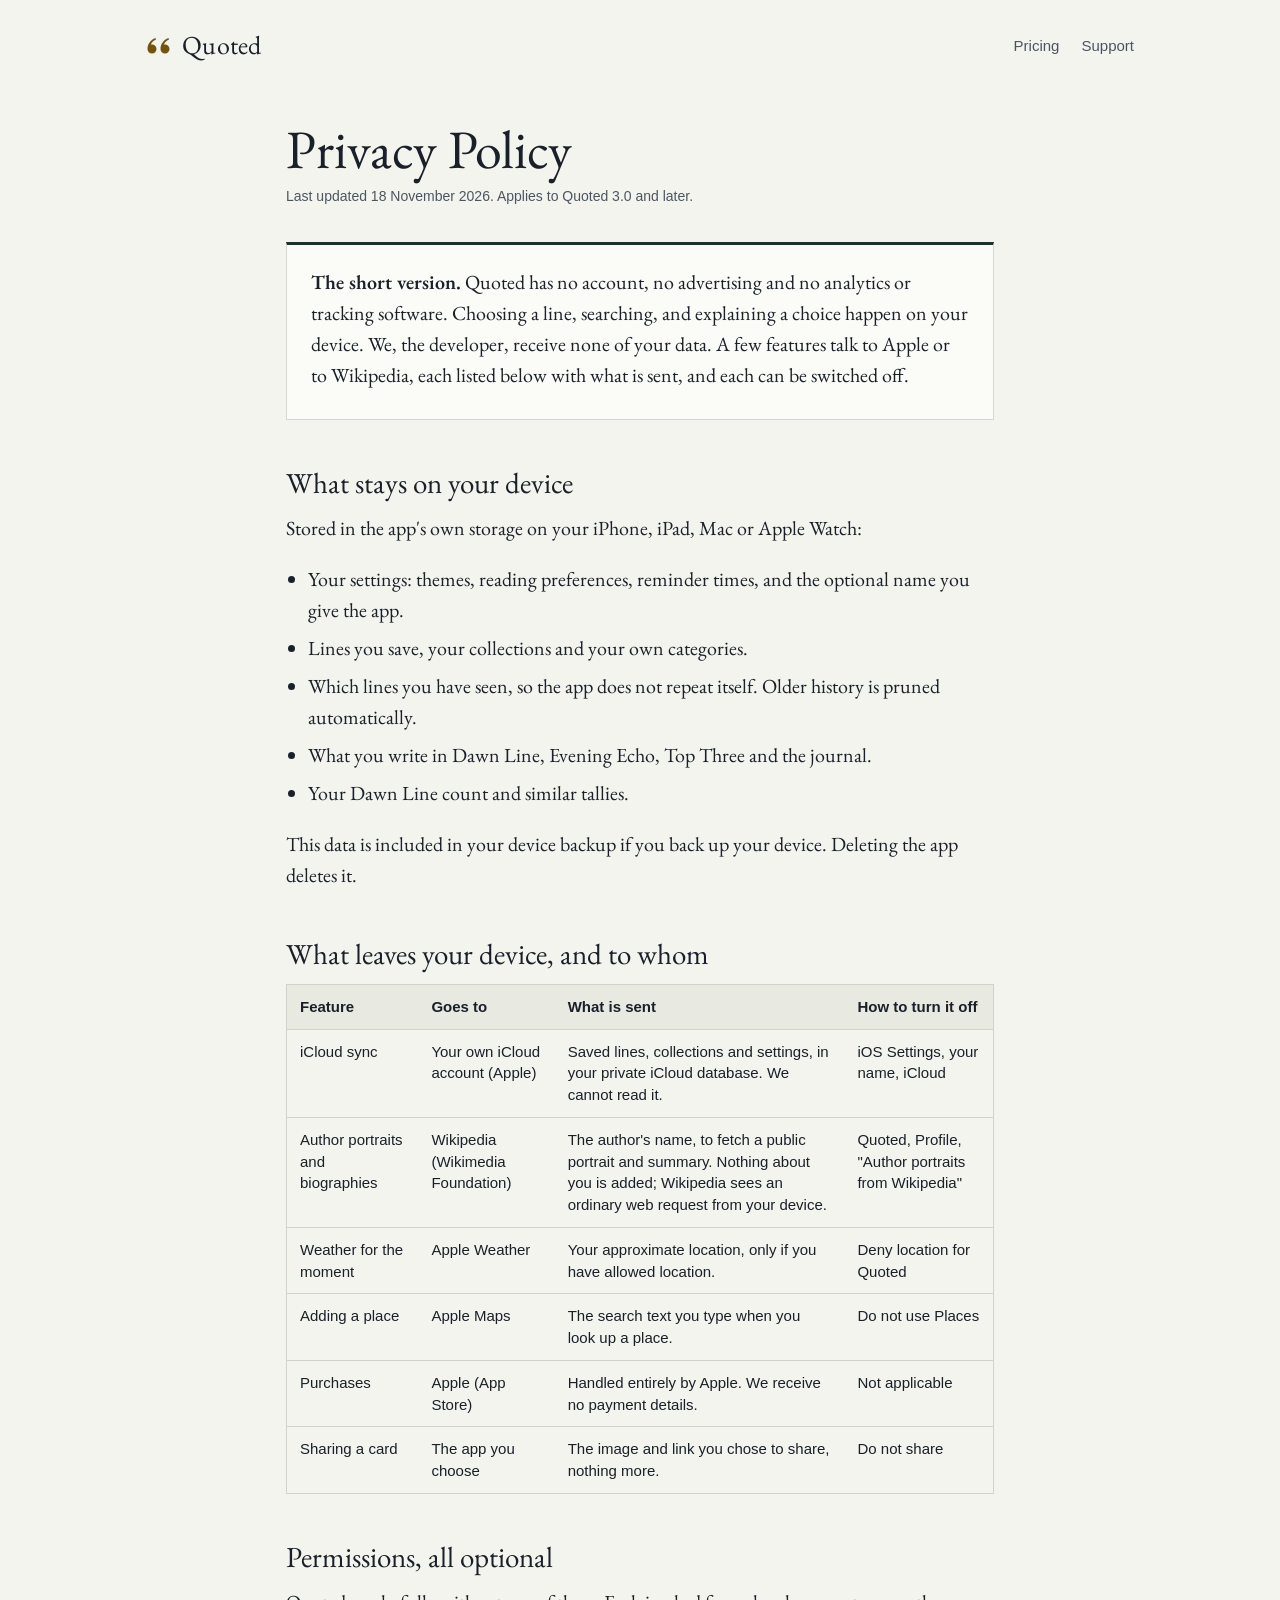
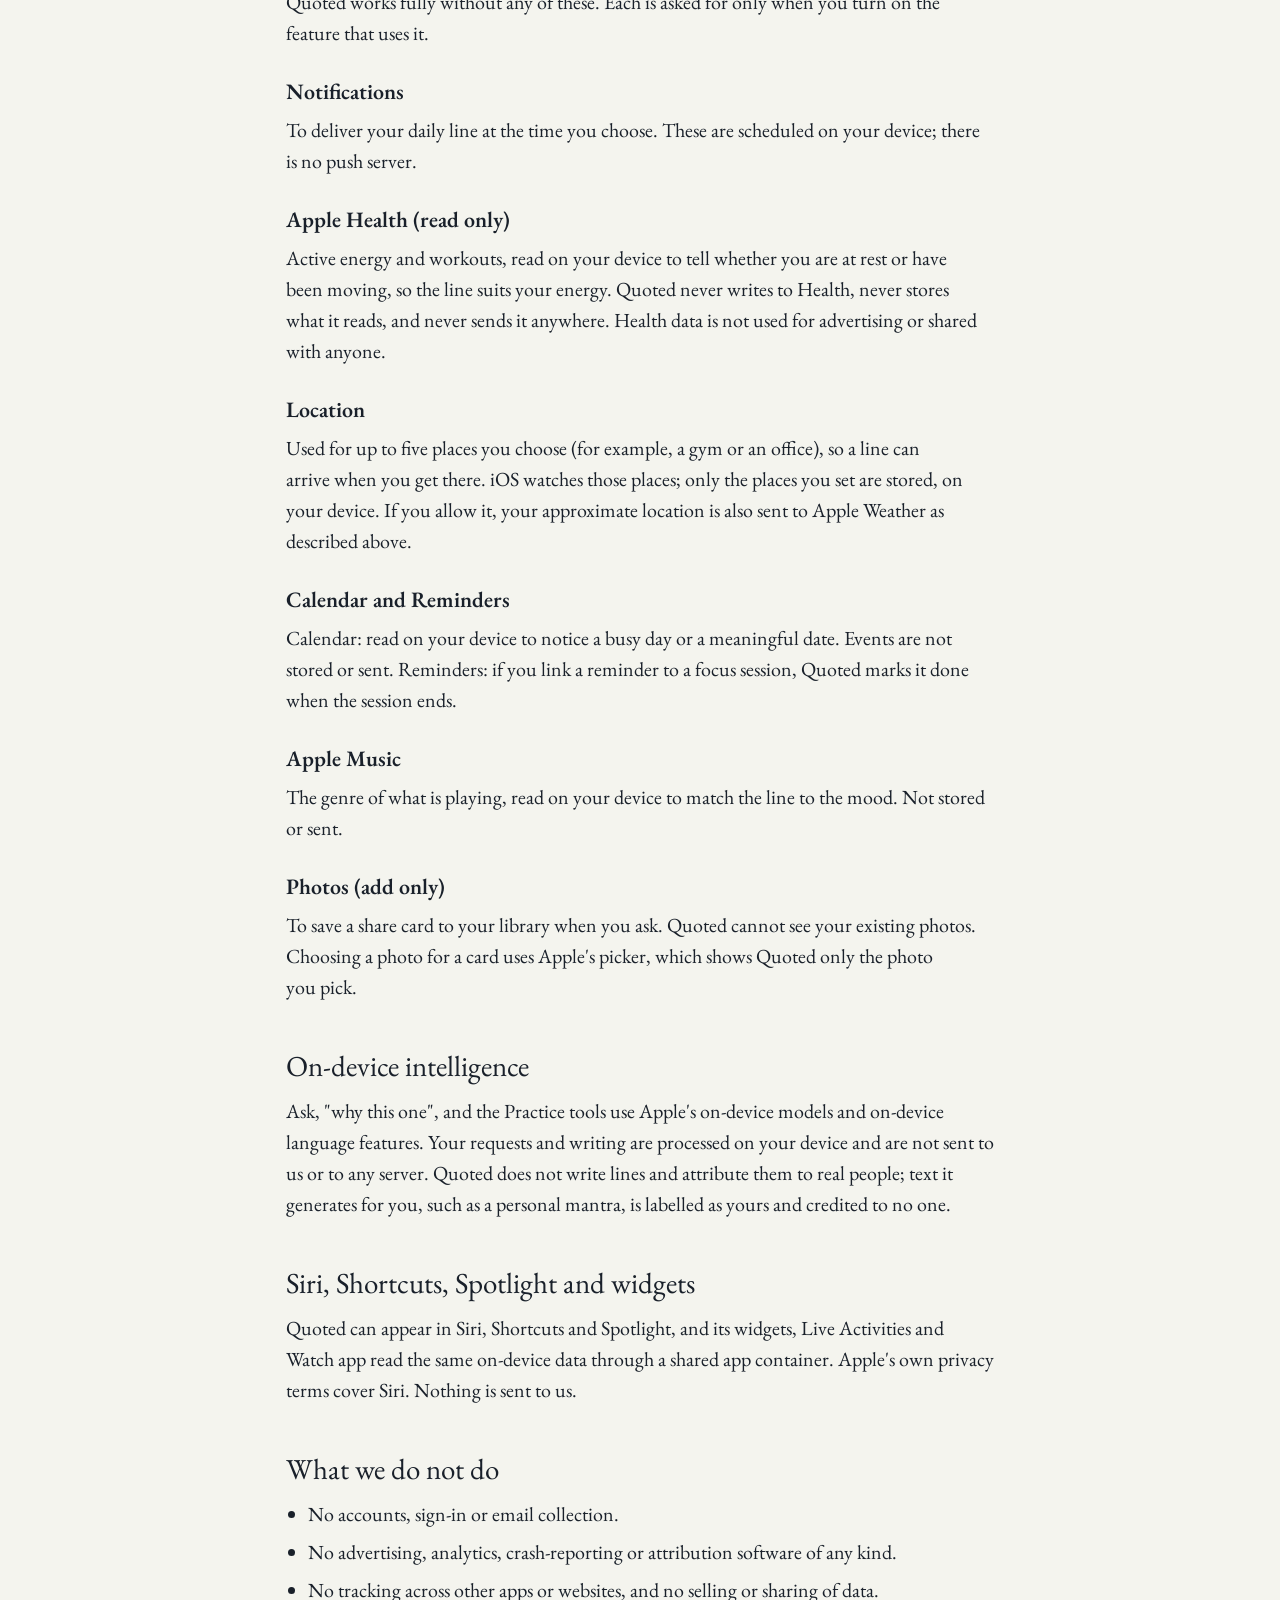
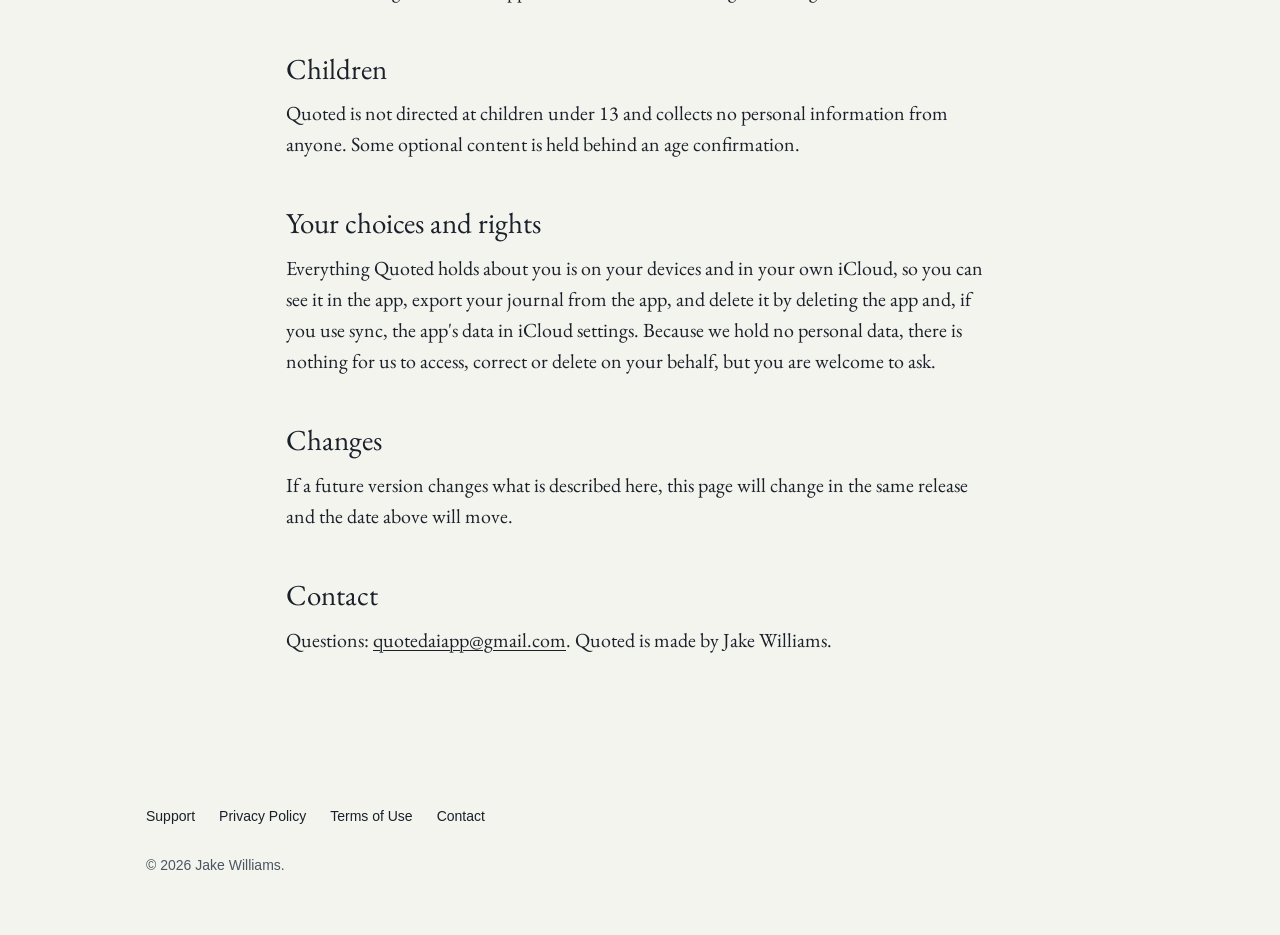
==== commit 259abaa7: "CarPlay is not in the app, so the site no longer says it is `CarPlaySceneDelegate` exists in the sou" ====
--- a/privacy-policy.html
+++ b/privacy-policy.html
@@ -73,7 +73,7 @@
   <p>Ask, "why this one", and the Practice tools use Apple's on-device models and on-device language features. Your requests and writing are processed on your device and are not sent to us or to any server. Quoted does not write lines and attribute them to real people; text it generates for you, such as a personal mantra, is labelled as yours and credited to no one.</p>
 
   <h2>Siri, Shortcuts, Spotlight and widgets</h2>
-  <p>Quoted can appear in Siri, Shortcuts and Spotlight, and its widgets, Live Activities, Watch app and CarPlay screen read the same on-device data through a shared app container. Apple's own privacy terms cover Siri. Nothing is sent to us.</p>
+  <p>Quoted can appear in Siri, Shortcuts and Spotlight, and its widgets, Live Activities and Watch app read the same on-device data through a shared app container. Apple's own privacy terms cover Siri. Nothing is sent to us.</p>
 
   <h2>What we do not do</h2>
   <ul>
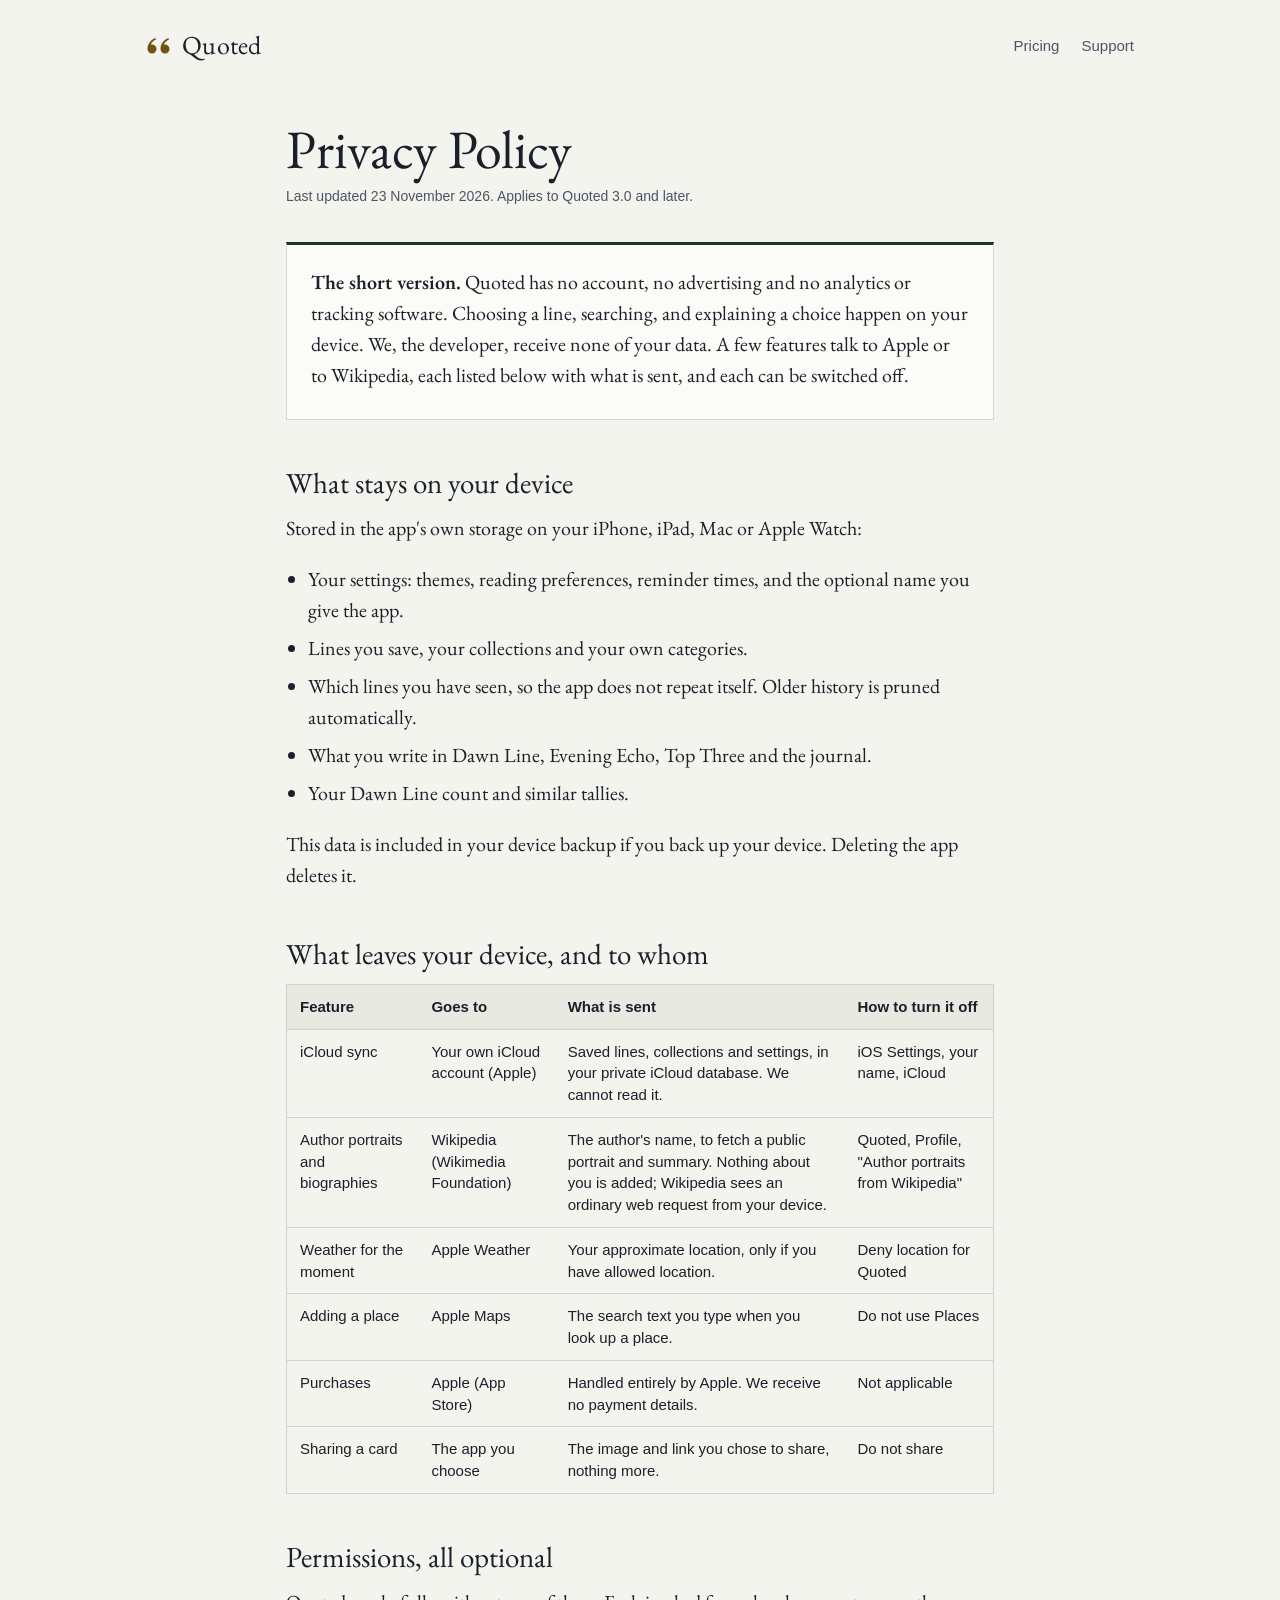
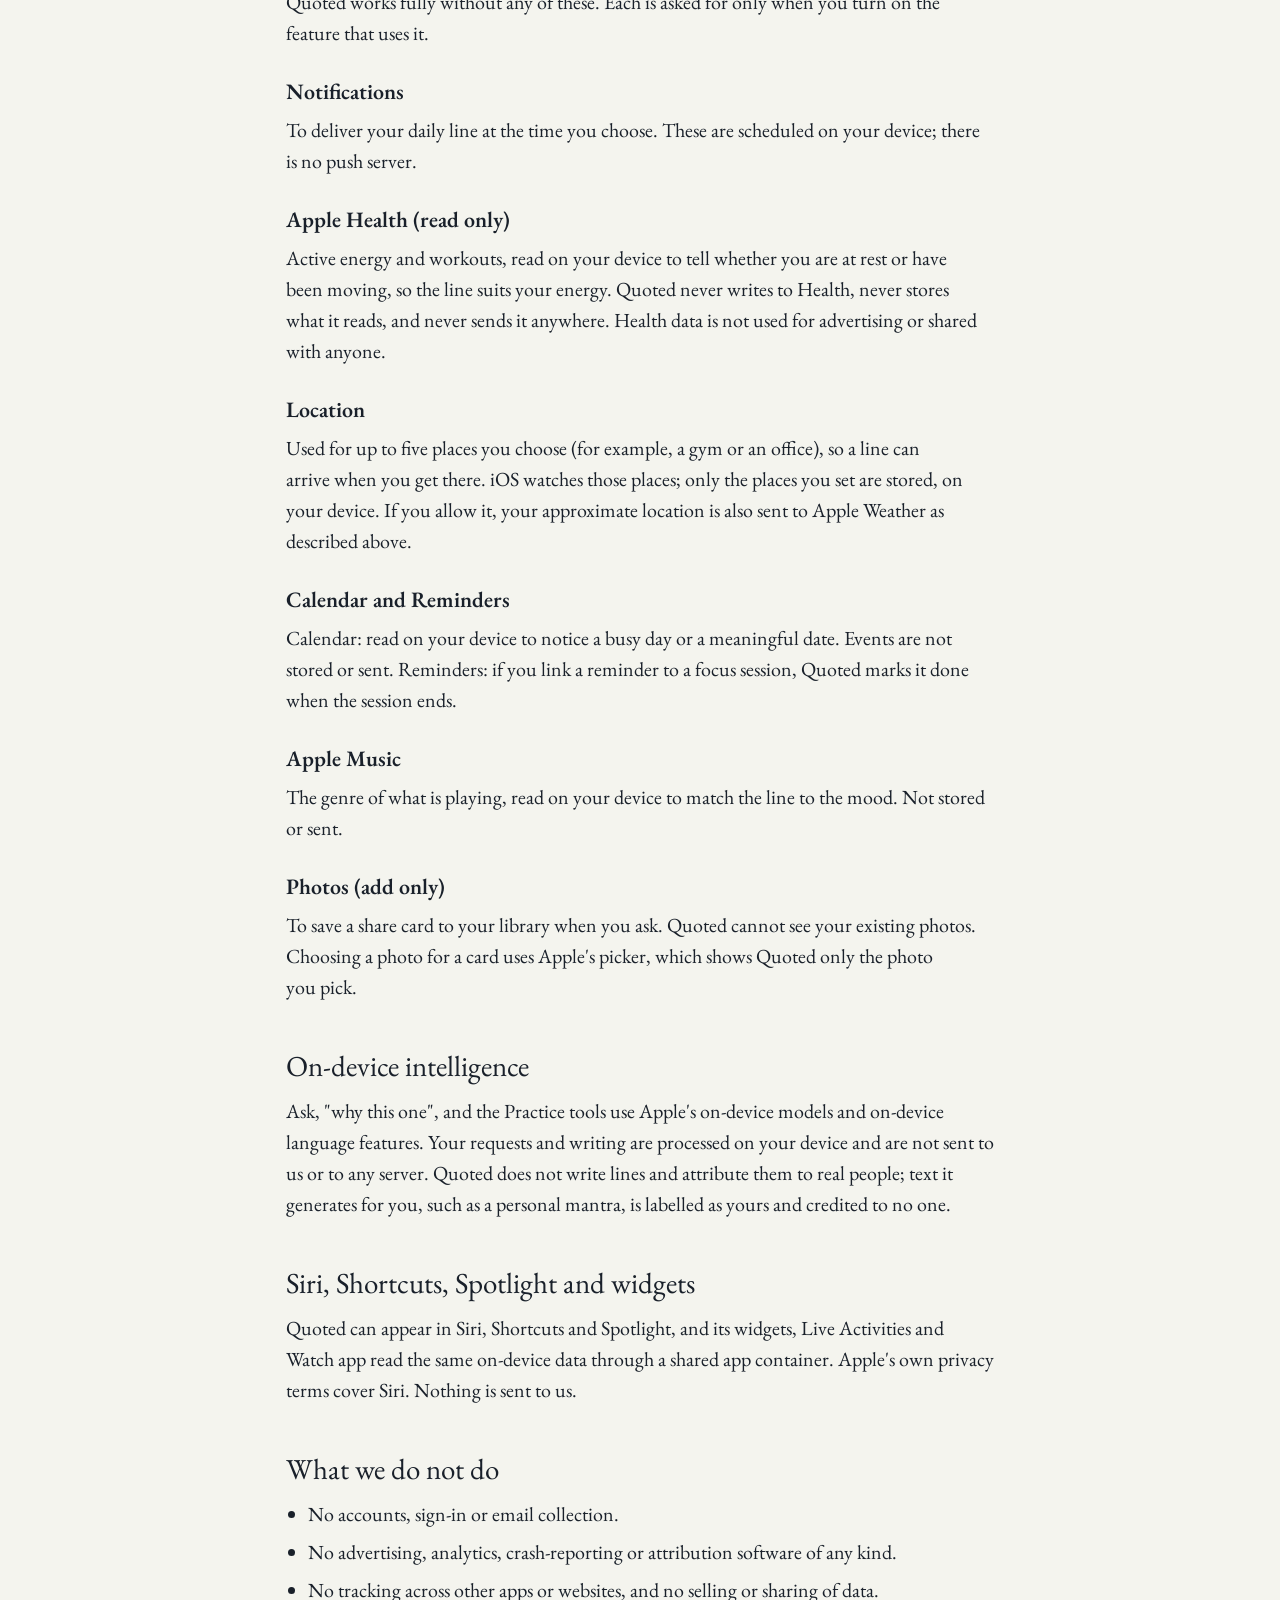
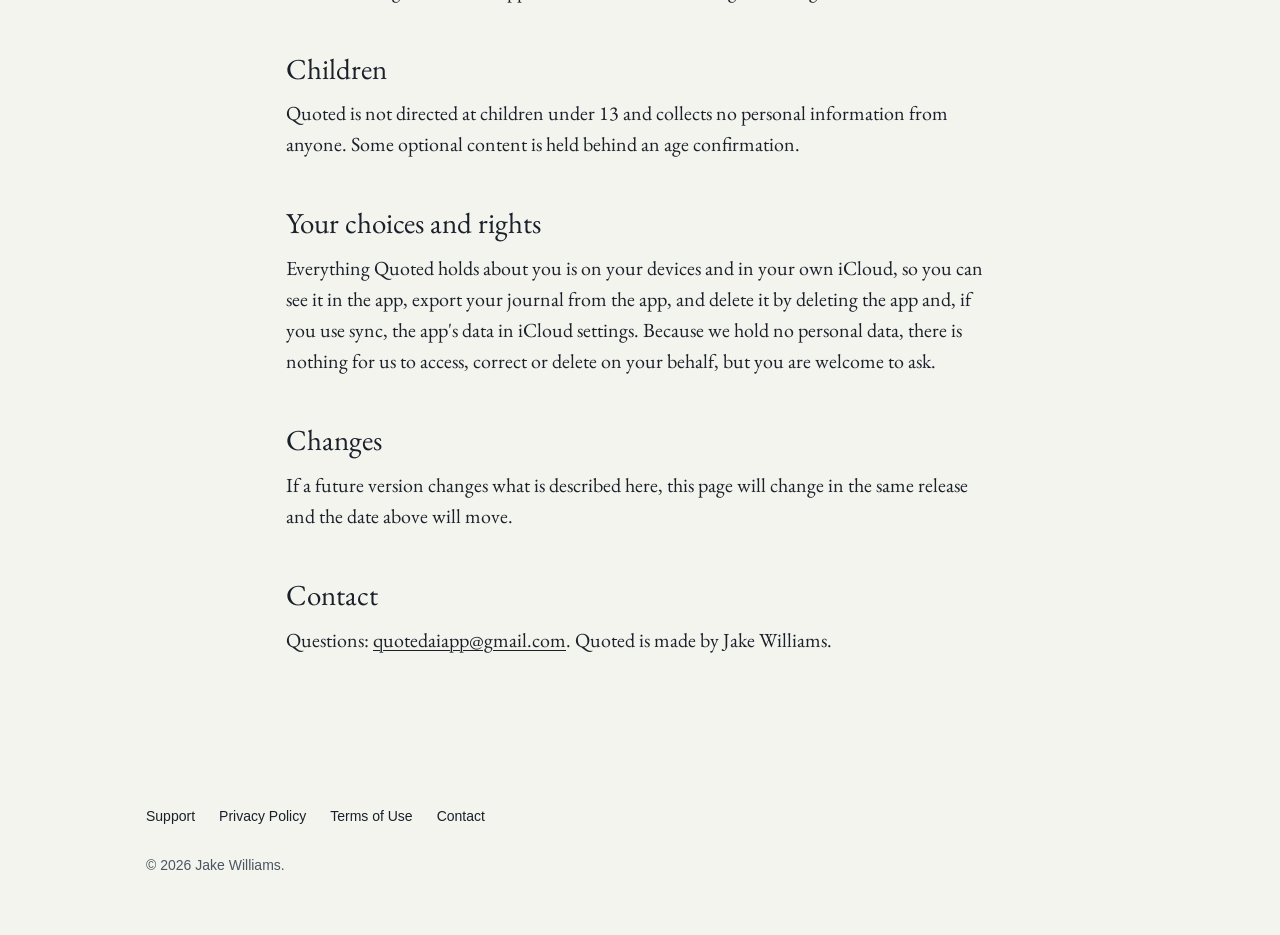
==== commit fc1b7430: "Move the policy date, because the policy changed The page promises that the date moves whenever what" ====
--- a/privacy-policy.html
+++ b/privacy-policy.html
@@ -24,7 +24,7 @@
 
 <main id="main" class="doc">
   <h1>Privacy Policy</h1>
-  <p class="updated">Last updated 18 November 2026. Applies to Quoted 3.0 and later.</p>
+  <p class="updated">Last updated 23 November 2026. Applies to Quoted 3.0 and later.</p>
 
   <div class="short">
     <p><strong>The short version.</strong> Quoted has no account, no advertising and no analytics or tracking software. Choosing a line, searching, and explaining a choice happen on your device. We, the developer, receive none of your data. A few features talk to Apple or to Wikipedia, each listed below with what is sent, and each can be switched off.</p>
